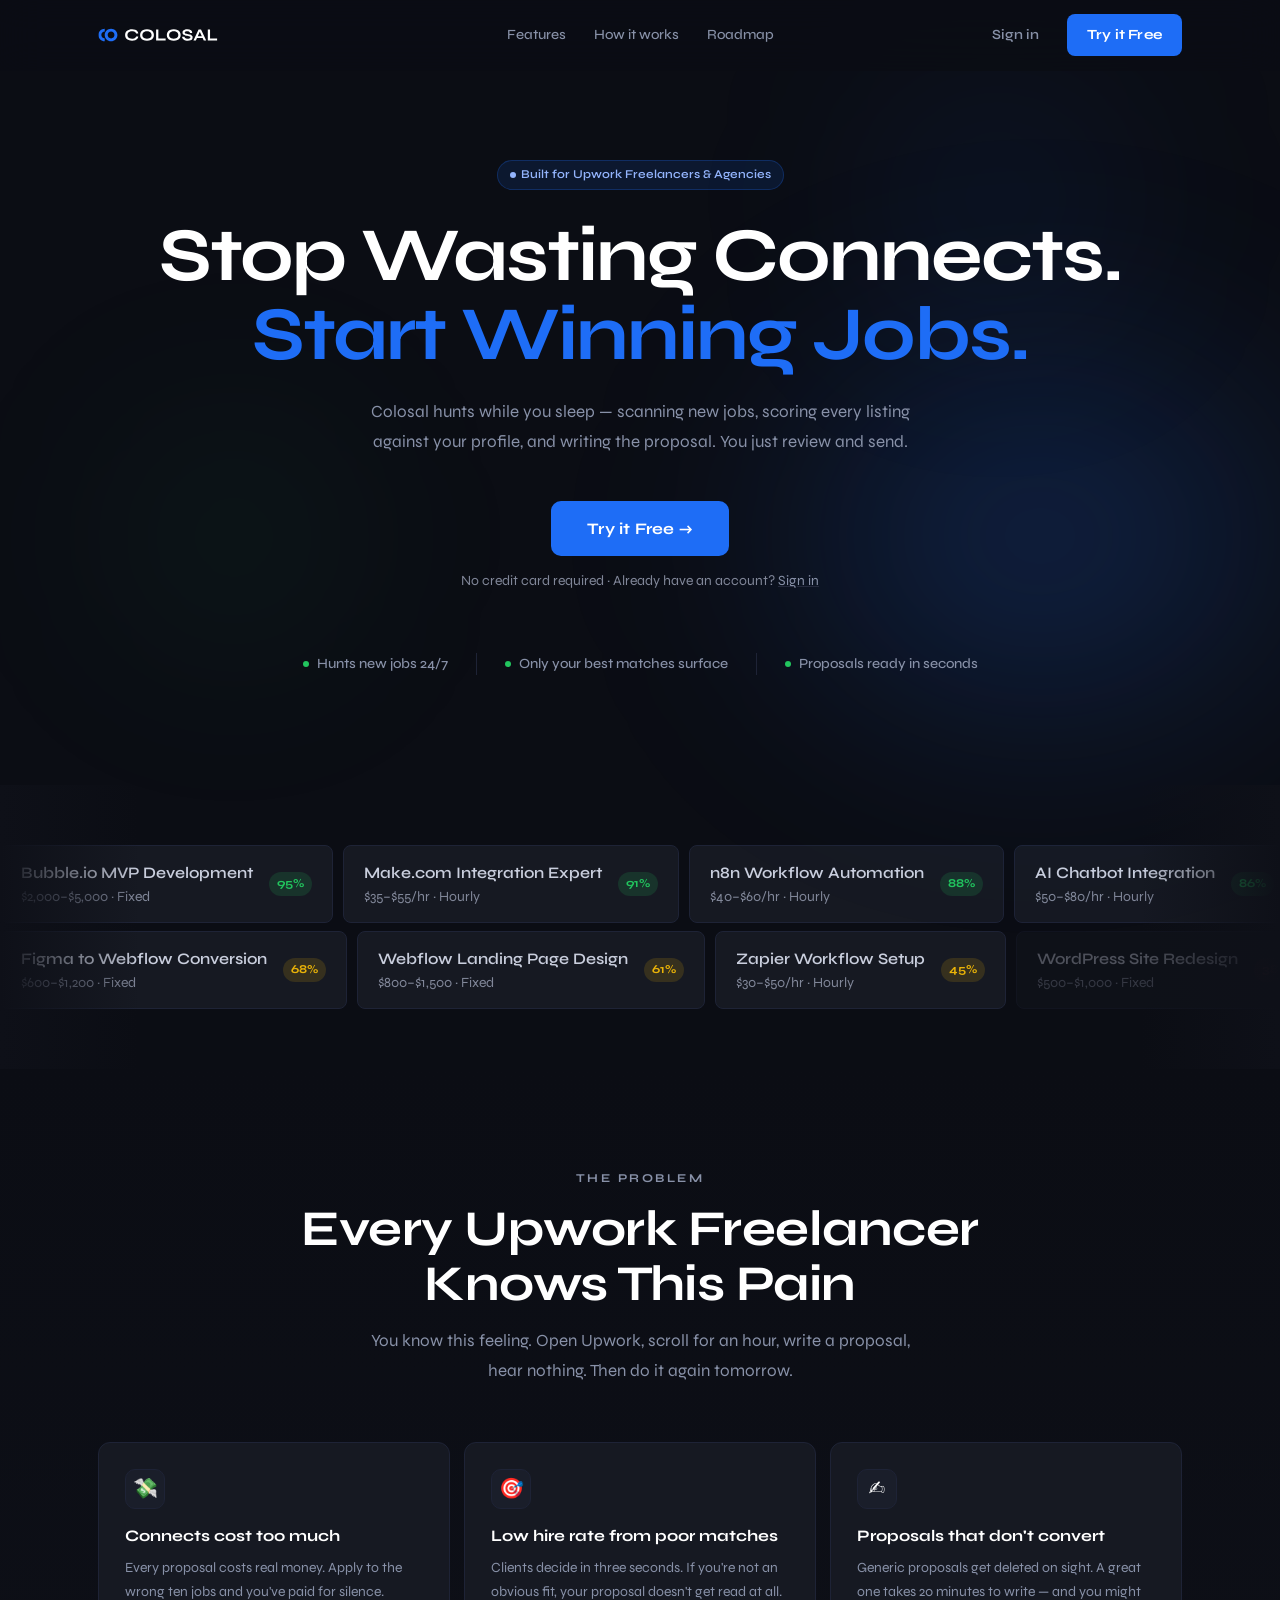
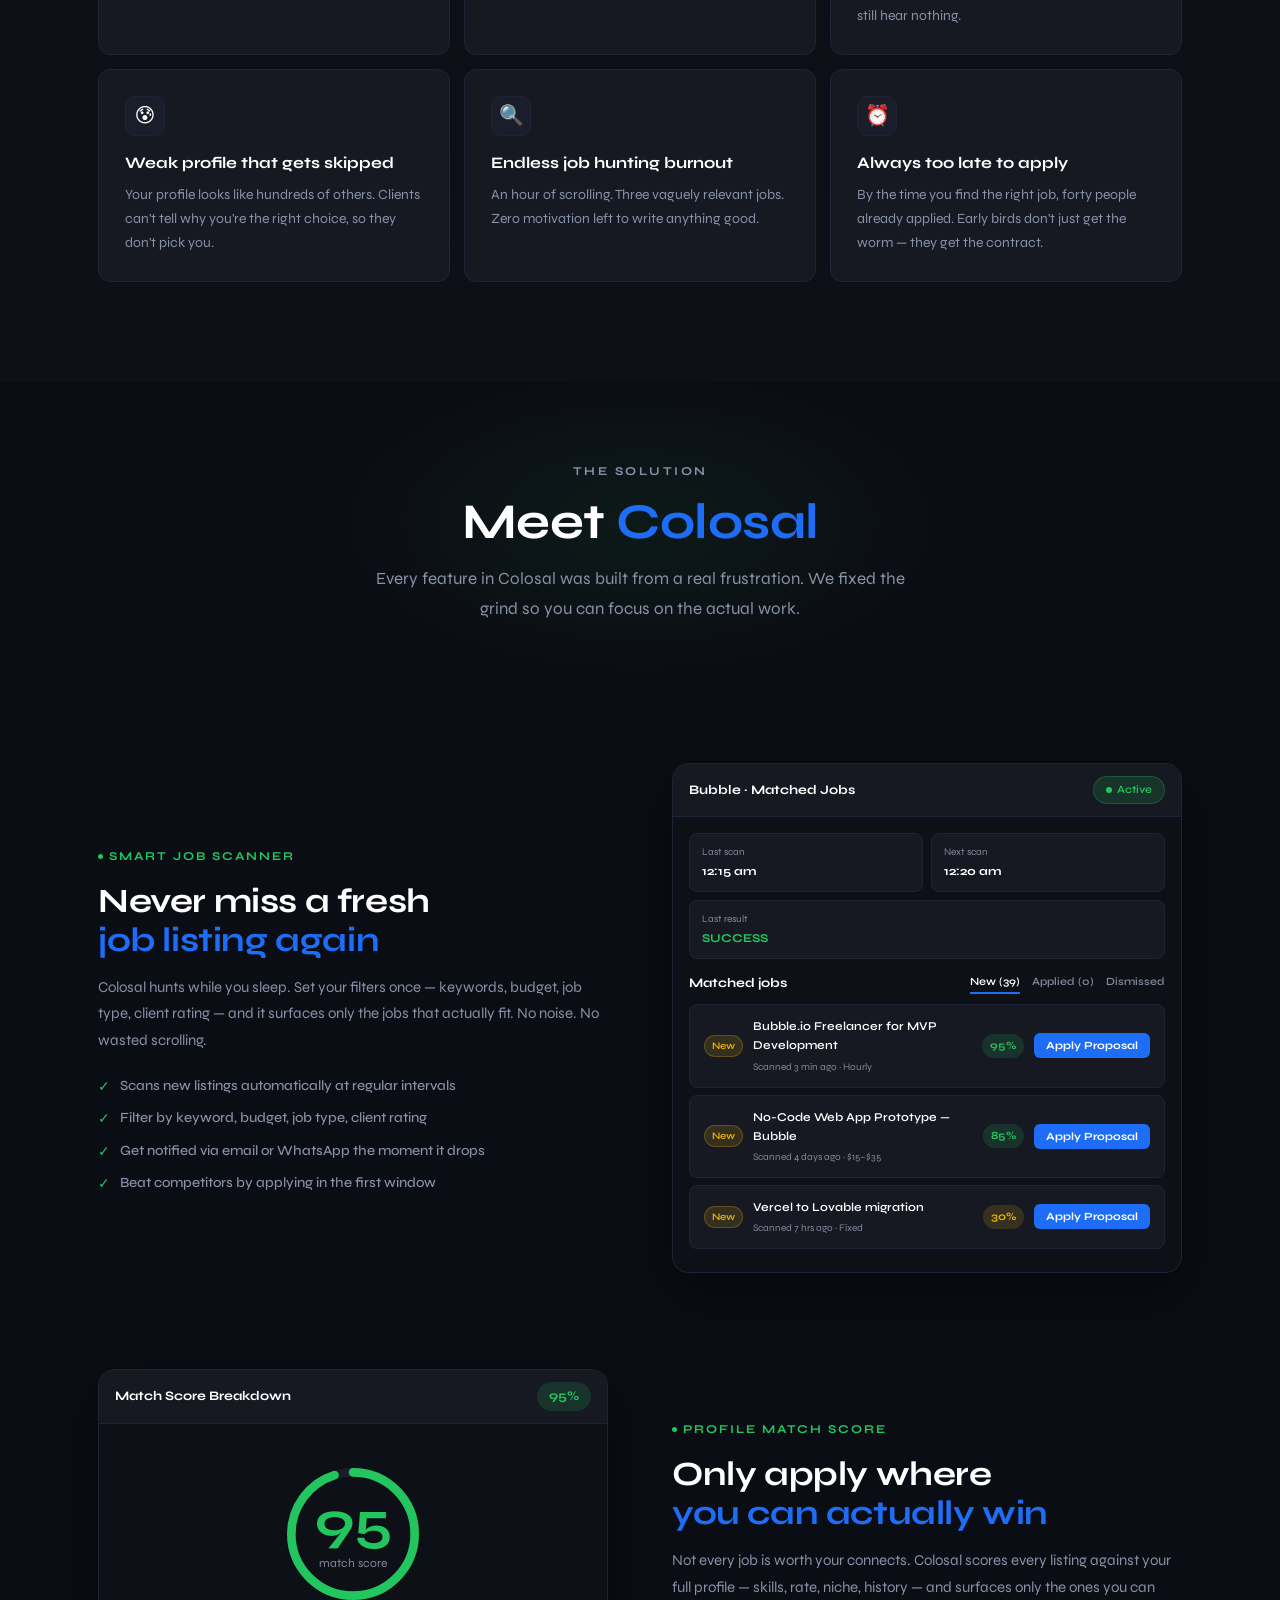
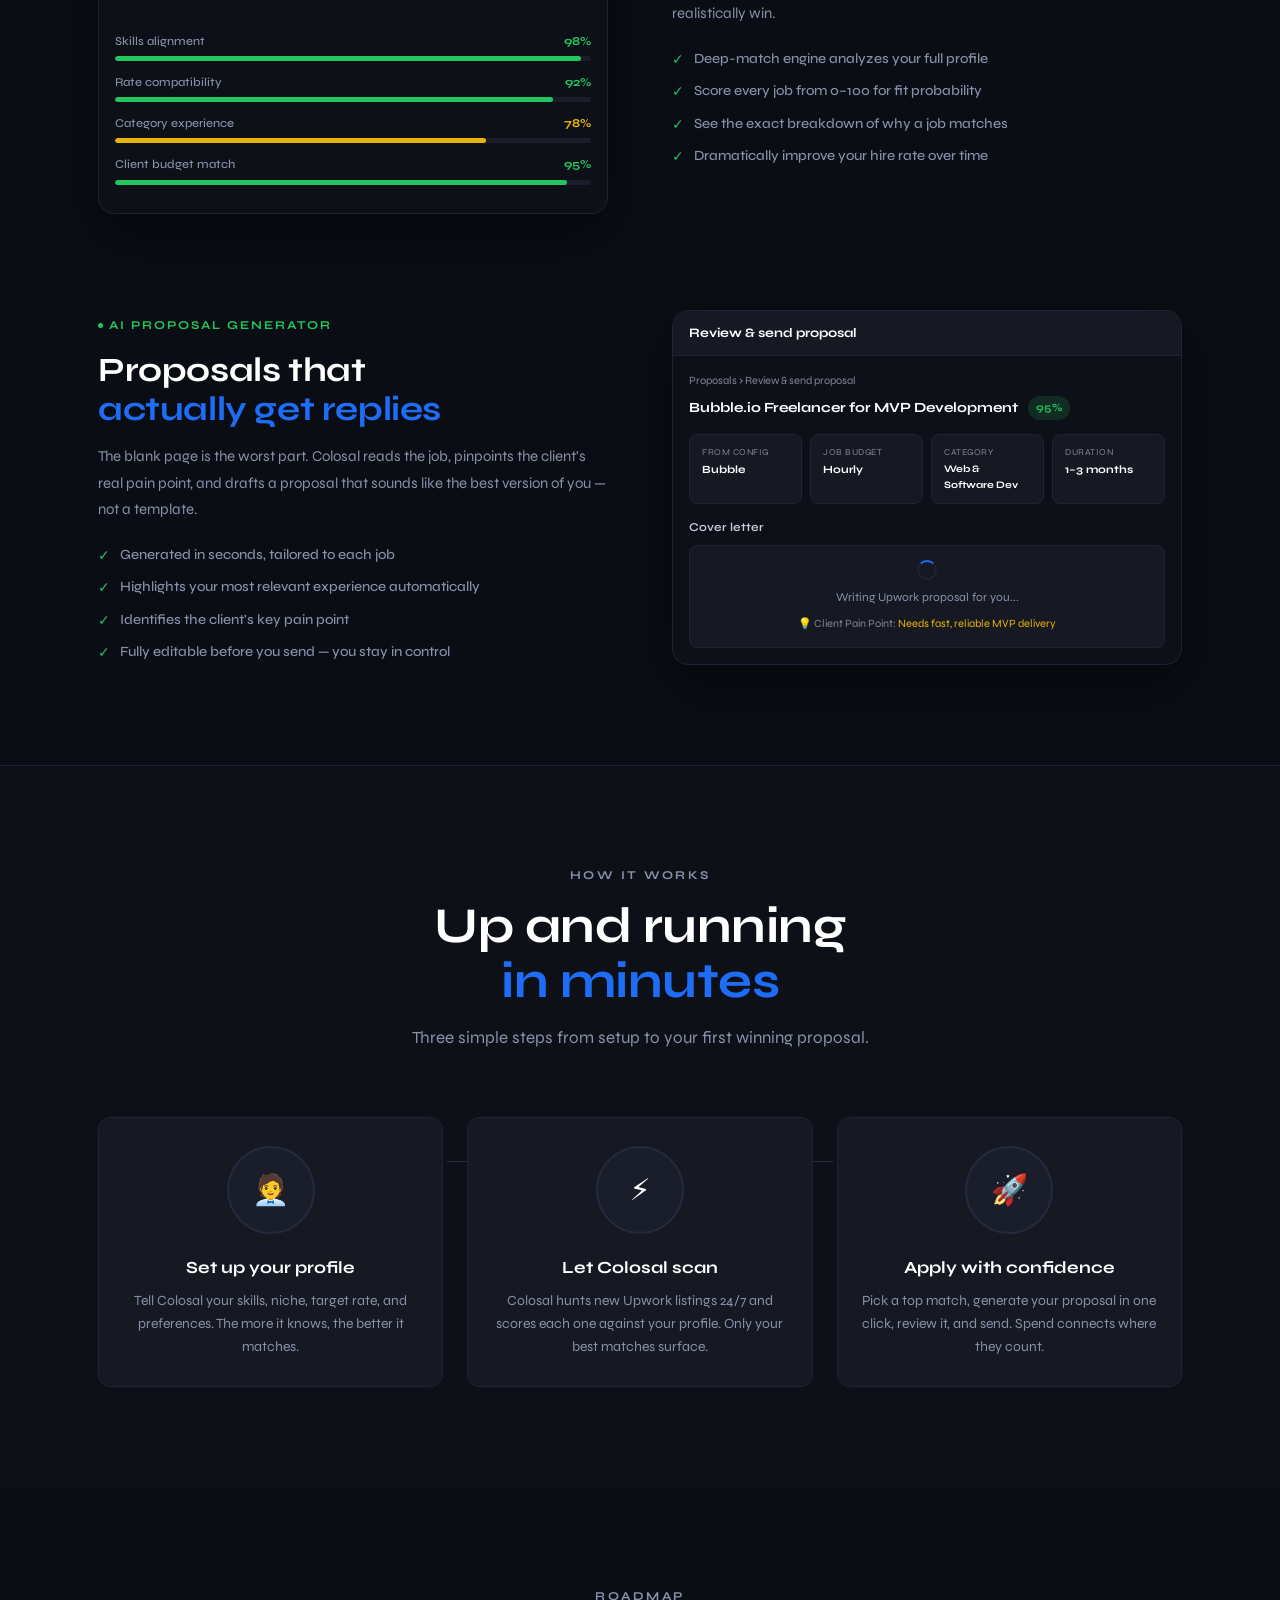
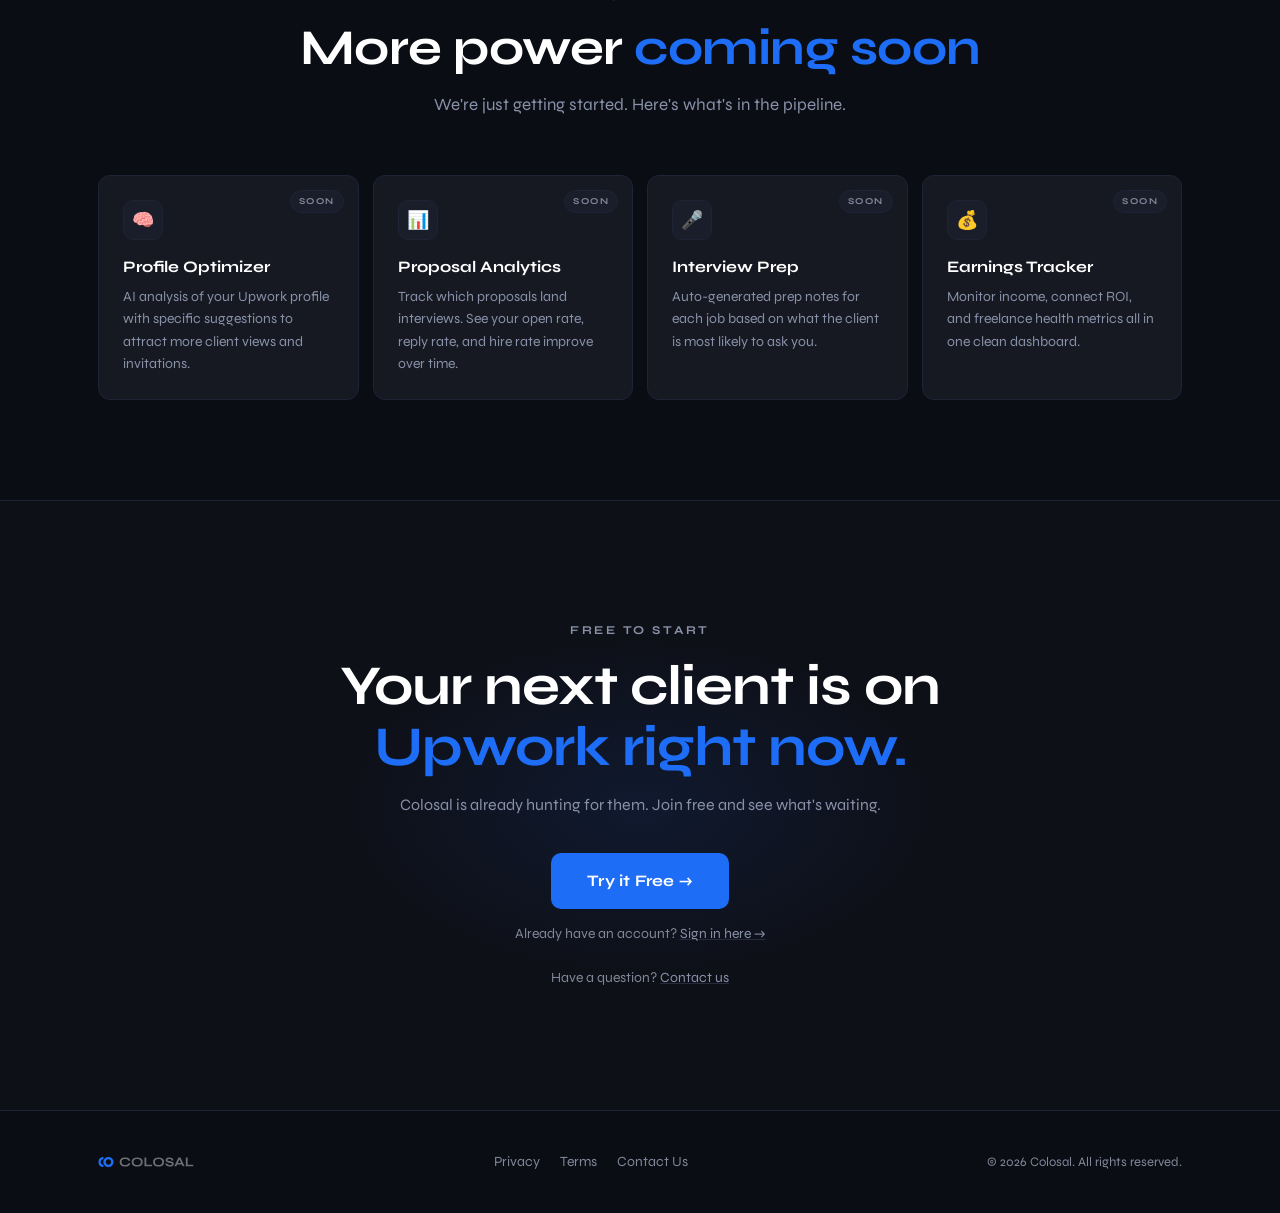
==== index.html @ 72e5f6cb "Polish landing page and SEO metadata This update adds SEO metadata, Open Graph/Twitter tags, and a c" ====
<!doctype html>
<html lang="en">
  <head>
    <meta charset="UTF-8" />
    <meta name="viewport" content="width=device-width, initial-scale=1.0" />
    <title>Colosal — Win More Jobs on Upwork</title>

    <!-- Favicon -->
    <link
      rel="icon"
      type="image/png"
      sizes="32x32"
      href="./colosal-favicon.png"
    />
    <link rel="apple-touch-icon" sizes="32x32" href="./colosal-favicon.png" />

    <!-- SEO -->
    <meta
      name="description"
      content="Colosal helps Upwork freelancers and agencies win more jobs. Automatic job scanning, AI-powered profile match scoring, and one-click proposal generation — so you apply to the right jobs at the right time."
    />
    <meta
      name="keywords"
      content="Upwork tool, Upwork freelancer, job scanner, proposal generator, Upwork automation, freelance tool, connect saver, Upwork agency"
    />
    <meta name="robots" content="index, follow" />
    <link rel="canonical" href="https://colosal.xyz" />

    <!-- Open Graph -->
    <meta property="og:type" content="website" />
    <meta property="og:url" content="https://colosal.xyz" />
    <meta property="og:title" content="Colosal — Win More Jobs on Upwork" />
    <meta
      property="og:description"
      content="Smart job scanning, AI match scoring, and one-click proposal generation for Upwork freelancers. Try it free."
    />
    <meta property="og:image" content="https://colosal.xyz/colosal-media.png" />
    <meta property="og:site_name" content="Colosal" />

    <!-- Twitter Card -->
    <meta name="twitter:card" content="summary_large_image" />
    <meta name="twitter:title" content="Colosal — Win More Jobs on Upwork" />
    <meta
      name="twitter:description"
      content="Smart job scanning, AI match scoring, and one-click proposal generation for Upwork freelancers. Try it free."
    />
    <meta
      name="twitter:image"
      content="https://colosal.xyz/colosal-media.png"
    />

    <!-- Structured Data -->
    <script type="application/ld+json">
      {
        "@context": "https://schema.org",
        "@type": "SoftwareApplication",
        "name": "Colosal",
        "applicationCategory": "BusinessApplication",
        "operatingSystem": "Web",
        "url": "https://colosal.xyz",
        "description": "Colosal helps Upwork freelancers and agencies win more jobs with automatic job scanning, AI-powered match scoring, and one-click proposal generation.",
        "offers": {
          "@type": "Offer",
          "price": "0",
          "priceCurrency": "USD"
        },
        "featureList": [
          "Automatic Upwork job scanning",
          "AI-powered profile match scoring",
          "One-click proposal generation",
          "Email and WhatsApp notifications"
        ]
      }
    </script>

    <link rel="preconnect" href="https://fonts.googleapis.com" />
    <link rel="preconnect" href="https://fonts.gstatic.com" crossorigin />
    <link
      href="https://fonts.googleapis.com/css2?family=Syne:wght@400;500;600;700&display=swap"
      rel="stylesheet"
    />

    <style>
      /* ─── Design Tokens ─── */
      :root {
        --bg: #0b0d14;
        --bg2: #0e1018;
        --bg3: #161922;
        --bg4: #1a1e2a;
        --border: #1e2336;
        --border2: #252a3d;
        --blue: #1e6df6;
        --blue-glow: rgba(30, 109, 246, 0.25);
        --blue-dim: rgba(30, 109, 246, 0.12);
        --green: #22c55e;
        --green-dim: rgba(34, 197, 94, 0.15);
        --yellow: #eab308;
        --yellow-dim: rgba(234, 179, 8, 0.15);
        --text: #ffffff;
        --text2: #c9cedd;
        --text3: #8891a8;
        --text4: #818799;
        /* was #4b5268 — 2.5:1 FAIL → now 5.4:1 PASS */
        --radius-sm: 8px;
        --radius: 12px;
        --radius-lg: 16px;
      }

      /* ─── Reset ─── */
      *,
      *::before,
      *::after {
        box-sizing: border-box;
        margin: 0;
        padding: 0;
      }

      html {
        scroll-behavior: smooth;
      }

      body {
        background: var(--bg);
        color: var(--text);
        font-family: "Syne", system-ui, sans-serif;
        line-height: 1.6;
        overflow-x: hidden;
      }

      a {
        color: inherit;
        text-decoration: none;
      }

      /* ─── Utility ─── */
      .container {
        max-width: 1140px;
        margin: 0 auto;
        padding: 0 28px;
      }

      .badge-pill {
        display: inline-flex;
        align-items: center;
        gap: 5px;
        font-size: 12px;
        font-weight: 600;
        padding: 4px 12px;
        border-radius: 999px;
      }

      .badge-blue {
        background: var(--blue-dim);
        border: 1px solid rgba(30, 109, 246, 0.25);
        color: #93b4fc;
      }

      .badge-green {
        background: var(--green-dim);
        border: 1px solid rgba(34, 197, 94, 0.25);
        color: var(--green);
      }

      .badge-yellow {
        background: var(--yellow-dim);
        border: 1px solid rgba(234, 179, 8, 0.25);
        color: var(--yellow);
      }

      .dot-pulse {
        width: 6px;
        height: 6px;
        border-radius: 50%;
        background: currentColor;
        animation: pulse 1.8s infinite;
      }

      @keyframes pulse {
        0%,
        100% {
          opacity: 1;
        }

        50% {
          opacity: 0.35;
        }
      }

      .btn {
        display: inline-flex;
        align-items: center;
        gap: 8px;
        font-family: "Syne", sans-serif;
        font-size: 15px;
        font-weight: 700;
        padding: 13px 28px;
        border-radius: var(--radius-sm);
        cursor: pointer;
        transition: all 0.18s;
        border: none;
        letter-spacing: 0.2px;
      }

      .btn-primary {
        background: var(--blue);
        color: #fff;
        box-shadow: 0 0 0 0 var(--blue-glow);
      }

      .btn-primary:hover {
        background: #3a7ef7;
        box-shadow: 0 6px 24px var(--blue-glow);
        transform: translateY(-1px);
      }

      .btn-outline {
        background: transparent;
        color: var(--text3);
        border: 1px solid var(--border2);
      }

      .btn-outline:hover {
        color: var(--text);
        background: var(--bg3);
      }

      .btn-lg {
        font-size: 16px;
        padding: 15px 36px;
        border-radius: 10px;
      }

      .section-eyebrow {
        font-size: 12px;
        font-weight: 700;
        letter-spacing: 2.5px;
        text-transform: uppercase;
        color: var(--text3);
        margin-bottom: 14px;
      }

      .section-title {
        font-size: clamp(32px, 4.5vw, 50px);
        font-weight: 700;
        line-height: 1.1;
        letter-spacing: -0.5px;
      }

      .section-sub {
        font-size: 17px;
        color: var(--text3);
        margin-top: 16px;
        line-height: 1.75;
        max-width: 560px;
      }

      .blue-text {
        color: var(--blue);
      }

      .green-text {
        color: var(--green);
      }

      /* ─── Logo SVG ─── */
      .nav-logo svg,
      .footer-logo svg {
        display: block;
      }

      /* ─── Navbar ─── */
      nav {
        position: fixed;
        top: 0;
        left: 0;
        right: 0;
        z-index: 200;
        padding: 14px 0;
        background: rgba(11, 13, 20, 0.85);
        backdrop-filter: blur(20px);
        border-bottom: 1px solid var(--border);
      }

      .nav-inner {
        display: grid;
        grid-template-columns: 1fr auto 1fr;
        align-items: center;
      }

      .nav-logo {
        justify-self: start;
      }

      .nav-links {
        display: flex;
        align-items: center;
        gap: 28px;
        justify-self: center;
      }

      .nav-links a {
        font-size: 14px;
        font-weight: 500;
        color: var(--text3);
        transition: color 0.15s;
      }

      .nav-links a:hover {
        color: var(--text);
      }

      .nav-right {
        display: flex;
        align-items: center;
        gap: 10px;
        justify-self: end;
      }

      .nav-signin {
        font-size: 14px;
        font-weight: 600;
        color: var(--text3);
        padding: 9px 18px;
        border-radius: var(--radius-sm);
        transition: all 0.15s;
      }

      .nav-signin:hover {
        color: var(--text);
        background: var(--bg3);
      }

      /* ─── Hero ─── */
      .hero {
        padding: 160px 0 110px;
        text-align: center;
        position: relative;
      }

      /* z-index stack: feed(0) < orbs(1) < container(2) */
      #hero-feed {
        z-index: 0 !important;
      }

      .hero-orb {
        z-index: 1 !important;
        position: absolute !important;
      }

      .hero > .container {
        position: relative;
        z-index: 2;
      }

      .hero-eyebrow {
        margin-bottom: 26px;
      }

      .hero h1 {
        font-size: clamp(42px, 6.5vw, 76px);
        font-weight: 700;
        line-height: 1.05;
        letter-spacing: -2px;
        margin-bottom: 22px;
      }

      .hero-sub {
        font-size: 17px;
        color: var(--text3);
        max-width: 560px;
        margin: 0 auto 44px;
        line-height: 1.75;
      }

      .hero-cta {
        display: flex;
        flex-direction: column;
        align-items: center;
        gap: 14px;
      }

      .hero-note {
        font-size: 14px;
        color: var(--text4);
      }

      .hero-note a {
        color: var(--text3);
        text-decoration: underline;
        text-decoration-color: var(--border2);
      }

      .hero-note a:hover {
        color: var(--text);
      }

      .hero-stats {
        display: flex;
        align-items: center;
        justify-content: center;
        gap: 0;
        margin-top: 60px;
        flex-wrap: wrap;
      }

      .hero-stat {
        display: flex;
        align-items: center;
        gap: 8px;
        padding: 0 28px;
        font-size: 14px;
        font-weight: 500;
        color: var(--text3);
      }

      .hero-stat + .hero-stat {
        border-left: 1px solid var(--border);
      }

      .stat-dot {
        width: 6px;
        height: 6px;
        border-radius: 50%;
        background: var(--green);
      }

      /* ─── Live Ticker Strip ─── */
      .ticker-strip {
        padding: 60px 0;
        overflow: hidden;
        position: relative;
      }

      .ticker-label {
        display: flex;
        align-items: center;
        gap: 8px;
        padding: 0 28px;
        margin-bottom: 14px;
        font-size: 11px;
        font-weight: 700;
        letter-spacing: 1.5px;
        text-transform: uppercase;
        color: var(--text4);
      }

      .ticker-rows {
        display: flex;
        flex-direction: column;
        gap: 8px;
      }

      .ticker-row {
        display: flex;
        gap: 10px;
      }

      @keyframes tick-l {
        from {
          transform: translateX(0);
        }

        to {
          transform: translateX(-50%);
        }
      }

      @keyframes tick-r {
        from {
          transform: translateX(-50%);
        }

        to {
          transform: translateX(0);
        }
      }

      .tk-r1 {
        animation: tick-l 60s linear infinite;
      }

      .tk-r2 {
        animation: tick-r 80s linear infinite;
      }

      .tk-card {
        flex-shrink: 0;
        display: flex;
        align-items: center;
        gap: 16px;
        background: var(--bg3);
        border: 1px solid var(--border);
        border-radius: 8px;
        padding: 14px 20px;
      }

      .tk-card.dim {
        opacity: 0.35;
      }

      .tk-title {
        font-size: 16px;
        font-weight: 600;
        color: var(--text2);
        white-space: nowrap;
      }

      .tk-meta {
        font-size: 14px;
        color: var(--text4);
        white-space: nowrap;
        margin-top: 0;
      }

      .tk-pill {
        flex-shrink: 0;
        font-size: 12px;
        font-weight: 700;
        padding: 2px 8px;
        border-radius: 999px;
        white-space: nowrap;
      }

      .tk-pill-g {
        background: var(--green-dim);
        color: var(--green);
      }

      .tk-pill-y {
        background: var(--yellow-dim);
        color: var(--yellow);
      }

      .tk-pill-r {
        background: rgba(200, 60, 60, 0.12);
        color: rgba(220, 80, 80, 0.55);
      }

      /* Edge fades */
      .ticker-strip::before,
      .ticker-strip::after {
        content: "";
        position: absolute;
        top: 0;
        bottom: 0;
        width: 140px;
        z-index: 2;
        pointer-events: none;
      }

      .ticker-strip::before {
        left: 0;
        background: linear-gradient(to right, var(--bg2), transparent);
      }

      .ticker-strip::after {
        right: 0;
        background: linear-gradient(to left, var(--bg2), transparent);
      }

      /* ─── App Preview Strip ─── */
      .preview-strip {
        padding: 0 0 80px;
        position: relative;
        overflow: hidden;
      }

      .preview-frame {
        max-width: 900px;
        margin: 0 auto;
        background: var(--bg2);
        border: 1px solid var(--border);
        border-radius: var(--radius-lg);
        overflow: hidden;
        box-shadow:
          0 0 80px rgba(30, 109, 246, 0.08),
          0 0 0 1px var(--border);
      }

      .frame-bar {
        background: var(--bg3);
        border-bottom: 1px solid var(--border);
        padding: 10px 16px;
        display: flex;
        align-items: center;
        gap: 6px;
      }

      .frame-dot {
        width: 10px;
        height: 10px;
        border-radius: 50%;
      }

      .fd-r {
        background: #ff5f57;
      }

      .fd-y {
        background: #febc2e;
      }

      .fd-g {
        background: #28c840;
      }

      .preview-body {
        display: grid;
        grid-template-columns: 200px 1fr;
        min-height: 380px;
      }

      .preview-sidebar {
        background: var(--bg2);
        border-right: 1px solid var(--border);
        padding: 20px 12px;
      }

      .ps-logo {
        display: flex;
        align-items: center;
        gap: 8px;
        padding: 0 8px;
        margin-bottom: 24px;
      }

      .ps-nav-item {
        display: flex;
        align-items: center;
        gap: 8px;
        padding: 8px 10px;
        border-radius: var(--radius-sm);
        margin-bottom: 2px;
        font-size: 12px;
        font-weight: 500;
        color: var(--text3);
        cursor: pointer;
      }

      .ps-nav-item.active {
        background: var(--bg4);
        color: var(--text);
      }

      .preview-content {
        padding: 24px;
        overflow: hidden;
      }

      .pc-header {
        display: flex;
        align-items: center;
        justify-content: space-between;
        margin-bottom: 20px;
      }

      .pc-title {
        font-size: 18px;
        font-weight: 700;
      }

      .pc-btn {
        background: var(--blue);
        color: #fff;
        font-family: "Syne", sans-serif;
        font-size: 11px;
        font-weight: 700;
        padding: 7px 14px;
        border-radius: 7px;
        border: none;
        cursor: pointer;
      }

      .job-row {
        background: var(--bg3);
        border: 1px solid var(--border);
        border-radius: var(--radius-sm);
        padding: 14px 16px;
        display: flex;
        align-items: center;
        gap: 12px;
        margin-bottom: 8px;
      }

      .job-row-info {
        flex: 1;
        min-width: 0;
      }

      .job-row-title {
        font-size: 13px;
        font-weight: 600;
        margin-bottom: 3px;
        white-space: nowrap;
        overflow: hidden;
        text-overflow: ellipsis;
      }

      .job-row-meta {
        font-size: 11px;
        color: var(--text4);
      }

      .job-row-stats {
        display: flex;
        align-items: center;
        gap: 16px;
        flex-shrink: 0;
      }

      .stat-col {
        text-align: right;
      }

      .stat-num {
        font-size: 15px;
        font-weight: 700;
      }

      .stat-lbl {
        font-size: 10px;
        color: var(--text4);
      }

      .job-row-actions {
        display: flex;
        gap: 6px;
        flex-shrink: 0;
      }

      .icon-btn {
        width: 28px;
        height: 28px;
        border-radius: 6px;
        border: 1px solid var(--border);
        background: transparent;
        color: var(--text3);
        cursor: pointer;
        display: flex;
        align-items: center;
        justify-content: center;
        font-size: 13px;
      }

      /* ─── Pain ─── */
      .pain {
        padding: 100px 0;
        background: linear-gradient(to bottom, var(--bg), var(--bg2));
      }

      .pain-header {
        text-align: center;
        margin-bottom: 56px;
      }

      .pain-header .section-sub {
        margin: 14px auto 0;
        text-align: center;
      }

      .pain-grid {
        display: grid;
        grid-template-columns: repeat(3, 1fr);
        gap: 14px;
      }

      .pain-card {
        background: var(--bg3);
        border: 1px solid var(--border);
        border-radius: var(--radius);
        padding: 26px;
        transition:
          border-color 0.2s,
          background 0.2s;
      }

      .pain-card:hover {
        border-color: var(--border2);
        background: var(--bg4);
      }

      .pain-card-icon {
        width: 40px;
        height: 40px;
        border-radius: 10px;
        display: flex;
        align-items: center;
        justify-content: center;
        font-size: 20px;
        margin-bottom: 14px;
        background: var(--bg4);
        border: 1px solid var(--border);
      }

      .pain-card h3 {
        font-size: 16px;
        font-weight: 700;
        margin-bottom: 8px;
      }

      .pain-card p {
        font-size: 14px;
        color: var(--text3);
        line-height: 1.7;
      }

      /* ─── Bridge ─── */
      .bridge {
        padding: 80px 0 40px 0;
        text-align: center;
        position: relative;
      }

      .bridge::before {
        content: "";
        position: absolute;
        top: 50%;
        left: 50%;
        transform: translate(-50%, -50%);
        width: 600px;
        height: 300px;
        pointer-events: none;
        background: radial-gradient(
          ellipse,
          rgba(34, 197, 94, 0.07) 0%,
          transparent 70%
        );
      }

      .bridge .section-sub {
        margin: 14px auto 0;
        text-align: center;
      }

      /* ─── Features ─── */
      .features {
        padding: 100px 0;
      }

      .feature-row {
        display: grid;
        grid-template-columns: 1fr 1fr;
        gap: 64px;
        align-items: center;
        margin-bottom: 96px;
      }

      .feature-row:last-child {
        margin-bottom: 0;
      }

      .feature-row.flip {
        direction: rtl;
      }

      .feature-row.flip > * {
        direction: ltr;
      }

      .feat-eyebrow {
        display: inline-flex;
        align-items: center;
        gap: 6px;
        font-size: 12px;
        font-weight: 700;
        letter-spacing: 2px;
        text-transform: uppercase;
        color: var(--green);
        margin-bottom: 16px;
      }

      .feat-dot {
        width: 5px;
        height: 5px;
        border-radius: 50%;
        background: var(--green);
      }

      .feature-copy h3 {
        font-size: clamp(24px, 3.2vw, 34px);
        font-weight: 700;
        line-height: 1.15;
        letter-spacing: -0.4px;
        margin-bottom: 14px;
      }

      .feature-copy p {
        font-size: 15px;
        color: var(--text3);
        margin-bottom: 22px;
        line-height: 1.75;
      }

      .feat-checks {
        list-style: none;
        display: flex;
        flex-direction: column;
        gap: 9px;
      }

      .feat-checks li {
        display: flex;
        align-items: flex-start;
        gap: 10px;
        font-size: 14px;
        font-weight: 500;
        color: var(--text3);
      }

      .check-icon {
        color: var(--green);
        font-size: 14px;
        flex-shrink: 0;
        margin-top: 1px;
      }

      /* Feature panels */
      .feat-panel {
        background: var(--bg2);
        border: 1px solid var(--border);
        border-radius: var(--radius-lg);
        overflow: hidden;
        box-shadow: 0 20px 60px rgba(0, 0, 0, 0.4);
      }

      .feat-panel-header {
        background: var(--bg3);
        border-bottom: 1px solid var(--border);
        padding: 12px 16px;
        display: flex;
        align-items: center;
        justify-content: space-between;
      }

      .feat-panel-title {
        font-size: 13px;
        font-weight: 700;
      }

      .feat-panel-body {
        padding: 16px;
      }

      .scan-grid {
        display: grid;
        grid-template-columns: 1fr 1fr;
        gap: 8px;
        margin-bottom: 8px;
      }

      .scan-meta-box {
        background: var(--bg3);
        border: 1px solid var(--border);
        border-radius: var(--radius-sm);
        padding: 10px 12px;
      }

      .scan-meta-lbl {
        font-size: 10px;
        color: var(--text4);
        margin-bottom: 2px;
      }

      .scan-meta-val {
        font-size: 12px;
        font-weight: 700;
      }

      .scan-meta-val.success {
        color: var(--green);
      }

      .matched-hdr {
        display: flex;
        align-items: center;
        justify-content: space-between;
        margin-bottom: 10px;
        margin-top: 14px;
      }

      .matched-title {
        font-size: 13px;
        font-weight: 700;
      }

      .tab-row {
        display: flex;
        gap: 12px;
      }

      .tab {
        font-size: 11px;
        font-weight: 600;
        color: var(--text4);
        cursor: pointer;
      }

      .tab.active {
        color: var(--text);
        border-bottom: 2px solid var(--blue);
        padding-bottom: 1px;
      }

      .match-row {
        background: var(--bg3);
        border: 1px solid var(--border);
        border-radius: var(--radius-sm);
        padding: 12px 14px;
        display: flex;
        align-items: center;
        gap: 10px;
        margin-bottom: 7px;
      }

      .match-row-info {
        flex: 1;
        min-width: 0;
      }

      .match-row-title {
        font-size: 12px;
        font-weight: 600;
        margin-bottom: 3px;
      }

      .match-row-meta {
        font-size: 10px;
        color: var(--text4);
      }

      .match-pct {
        font-size: 11px;
        font-weight: 700;
        padding: 3px 8px;
        border-radius: 999px;
        flex-shrink: 0;
      }

      .pct-green {
        background: var(--green-dim);
        color: var(--green);
      }

      .pct-yellow {
        background: var(--yellow-dim);
        color: var(--yellow);
      }

      .apply-btn {
        font-family: "Syne", sans-serif;
        font-size: 11px;
        font-weight: 700;
        background: var(--blue);
        color: #fff;
        padding: 6px 12px;
        border-radius: 6px;
        border: none;
        cursor: pointer;
        flex-shrink: 0;
      }

      /* Score panel */
      .score-hero {
        text-align: center;
        padding: 20px 0 16px;
      }

      .score-big {
        font-size: 56px;
        font-weight: 700;
        color: var(--green);
        line-height: 1;
      }

      .score-lbl {
        font-size: 12px;
        color: var(--text4);
        margin-top: 4px;
      }

      .score-bar-row {
        margin-bottom: 12px;
      }

      .score-bar-top {
        display: flex;
        justify-content: space-between;
        align-items: center;
        margin-bottom: 5px;
      }

      .score-bar-name {
        font-size: 12px;
        font-weight: 500;
        color: var(--text3);
      }

      .score-bar-val {
        font-size: 12px;
        font-weight: 700;
      }

      .score-bar-track {
        height: 5px;
        background: var(--bg4);
        border-radius: 999px;
        overflow: hidden;
      }

      .score-bar-fill {
        height: 100%;
        border-radius: 999px;
      }

      /* Proposal panel */
      .prop-crumb {
        font-size: 11px;
        color: var(--text4);
        margin-bottom: 6px;
      }

      .prop-title-row {
        display: flex;
        align-items: center;
        gap: 10px;
        margin-bottom: 14px;
      }

      .prop-title {
        font-size: 14px;
        font-weight: 700;
      }

      .prop-info-grid {
        display: grid;
        grid-template-columns: repeat(4, 1fr);
        gap: 8px;
        margin-bottom: 14px;
      }

      .prop-info-box {
        background: var(--bg3);
        border: 1px solid var(--border);
        border-radius: var(--radius-sm);
        padding: 10px 12px;
      }

      .prop-info-lbl {
        font-size: 9px;
        color: var(--text4);
        margin-bottom: 2px;
        text-transform: uppercase;
        letter-spacing: 0.5px;
      }

      .prop-info-val {
        font-size: 11px;
        font-weight: 700;
      }

      .prop-cover-box {
        background: var(--bg3);
        border: 1px solid var(--border);
        border-radius: var(--radius-sm);
        padding: 14px;
        min-height: 100px;
        display: flex;
        flex-direction: column;
        align-items: center;
        justify-content: center;
        gap: 8px;
      }

      .prop-spinner {
        width: 20px;
        height: 20px;
        border-radius: 50%;
        border: 2px solid var(--border);
        border-top-color: var(--blue);
        animation: spin 0.8s linear infinite;
      }

      @keyframes spin {
        to {
          transform: rotate(360deg);
        }
      }

      .prop-generating {
        font-size: 12px;
        color: var(--text3);
      }

      .prop-pain {
        font-size: 11px;
        color: var(--text4);
      }

      .prop-pain span {
        color: var(--yellow);
      }

      /* ─── How It Works ─── */
      .how {
        padding: 100px 0;
        background: var(--bg2);
        border-top: 1px solid var(--border);
      }

      .how-header {
        text-align: center;
        margin-bottom: 64px;
      }

      .how-header .section-sub {
        margin: 14px auto 0;
        text-align: center;
      }

      .steps-grid {
        display: grid;
        grid-template-columns: repeat(3, 1fr);
        gap: 24px;
        position: relative;
      }

      .steps-line {
        position: absolute;
        top: 44px;
        left: calc(33.33% - 12px);
        right: calc(33.33% - 12px);
        height: 1px;
        background: var(--border2);
        pointer-events: none;
      }

      .step-card {
        background: var(--bg3);
        border: 1px solid var(--border);
        border-radius: var(--radius);
        padding: 28px 24px;
        text-align: center;
      }

      .step-num-wrap {
        width: 88px;
        height: 88px;
        margin: 0 auto 20px;
        border-radius: 50%;
        background: var(--bg4);
        border: 2px solid var(--border2);
        display: flex;
        align-items: center;
        justify-content: center;
        font-size: 30px;
        position: relative;
        z-index: 1;
      }

      .step-card h3 {
        font-size: 17px;
        font-weight: 700;
        margin-bottom: 8px;
      }

      .step-card p {
        font-size: 14px;
        color: var(--text3);
        line-height: 1.65;
      }

      /* ─── Coming Soon ─── */
      .coming {
        padding: 100px 0;
      }

      .coming-header {
        text-align: center;
        margin-bottom: 56px;
      }

      .coming-header .section-sub {
        margin: 14px auto 0;
        text-align: center;
      }

      .roadmap-grid {
        display: grid;
        grid-template-columns: repeat(4, 1fr);
        gap: 14px;
      }

      .road-card {
        background: var(--bg3);
        border: 1px solid var(--border);
        border-radius: var(--radius);
        padding: 24px;
        position: relative;
        overflow: hidden;
        transition: border-color 0.2s;
      }

      .road-card:hover {
        border-color: var(--border2);
      }

      .road-soon {
        position: absolute;
        top: 14px;
        right: 14px;
        font-size: 9px;
        font-weight: 700;
        letter-spacing: 1.5px;
        text-transform: uppercase;
        color: var(--text4);
        background: var(--bg4);
        border: 1px solid var(--border);
        padding: 3px 8px;
        border-radius: 999px;
      }

      .road-card .icon {
        width: 40px;
        height: 40px;
        border-radius: 10px;
        background: var(--bg4);
        border: 1px solid var(--border);
        display: flex;
        align-items: center;
        justify-content: center;
        font-size: 18px;
        margin-bottom: 14px;
      }

      .road-card h4 {
        font-size: 16px;
        font-weight: 700;
        margin-bottom: 6px;
      }

      .road-card p {
        font-size: 14px;
        color: var(--text3);
        line-height: 1.6;
      }

      /* ─── CTA ─── */
      .cta-section {
        padding: 120px 0;
        text-align: center;
        background: var(--bg2);
        border-top: 1px solid var(--border);
        position: relative;
        overflow: hidden;
      }

      .cta-glow {
        position: absolute;
        top: 50%;
        left: 50%;
        transform: translate(-50%, -50%);
        width: 700px;
        height: 400px;
        pointer-events: none;
        background: radial-gradient(
          ellipse,
          rgba(30, 109, 246, 0.1) 0%,
          transparent 60%
        );
      }

      .cta-section h2 {
        font-size: clamp(32px, 5vw, 56px);
        font-weight: 700;
        line-height: 1.1;
        letter-spacing: -1px;
        margin-bottom: 14px;
      }

      .cta-section p {
        font-size: 16px;
        color: var(--text3);
        margin-bottom: 36px;
      }

      .cta-actions {
        display: flex;
        flex-direction: column;
        align-items: center;
        gap: 14px;
      }

      .cta-note {
        font-size: 14px;
        color: var(--text4);
      }

      .cta-note a {
        color: var(--text3);
        text-decoration: underline;
        text-decoration-color: var(--border2);
      }

      .cta-note a:hover {
        color: var(--text);
      }

      /* ─── Footer ─── */
      footer {
        padding: 40px 0;
        background: var(--bg);
        border-top: 1px solid var(--border);
      }

      .footer-inner {
        display: flex;
        align-items: center;
        justify-content: space-between;
        flex-wrap: wrap;
        gap: 16px;
      }

      .footer-links {
        display: flex;
        gap: 20px;
      }

      .footer-links a {
        font-size: 14px;
        color: var(--text4);
        transition: color 0.15s;
      }

      .footer-links a:hover {
        color: var(--text3);
      }

      .footer-copy {
        font-size: 13px;
        color: var(--text4);
      }

      /* ─── Hero ambient orbs ─── */
      .hero-orb {
        border-radius: 50%;
        pointer-events: none;
        filter: blur(100px);
      }

      /* Orb 1: large blue centered — sits behind and below the text block */
      .hero-orb-1 {
        width: 800px;
        height: 600px;
        background: radial-gradient(
          ellipse,
          rgba(30, 109, 246, 0.28) 0%,
          transparent 60%
        );
        top: 30%;
        left: 50%;
        animation: orb1 24s ease-in-out infinite;
      }

      /* Orb 2: smaller blue — drifts upper-right */
      .hero-orb-2 {
        width: 360px;
        height: 320px;
        background: radial-gradient(
          ellipse,
          rgba(30, 109, 246, 0.16) 0%,
          transparent 65%
        );
        top: 5%;
        right: 8%;
        animation: orb2 32s ease-in-out infinite;
      }

      /* Orb 3: green accent — lower-left, slow drift */
      .hero-orb-3 {
        width: 340px;
        height: 340px;
        background: radial-gradient(
          ellipse,
          rgba(34, 197, 94, 0.13) 0%,
          transparent 60%
        );
        bottom: 10%;
        left: 5%;
        animation: orb3 28s ease-in-out infinite;
      }

      @keyframes orb1 {
        0%,
        100% {
          transform: translateX(-50%) translateY(0) scale(1);
        }

        33% {
          transform: translateX(-44%) translateY(-40px) scale(1.06);
        }

        66% {
          transform: translateX(-56%) translateY(28px) scale(0.93);
        }
      }

      @keyframes orb2 {
        0%,
        100% {
          transform: translate(0, 0) scale(1);
        }

        50% {
          transform: translate(-30px, 40px) scale(1.1);
        }
      }

      @keyframes orb3 {
        0%,
        100% {
          transform: translate(0, 0) scale(1);
        }

        40% {
          transform: translate(24px, -40px) scale(1.08);
        }

        75% {
          transform: translate(-16px, 18px) scale(0.95);
        }
      }

      /* ─── Hero Job Feed ─── */
      #hero-feed {
        position: absolute;
        inset: 0;
        z-index: 0;
        pointer-events: none;
        overflow: hidden;
      }

      .hf-row {
        position: absolute;
        display: flex;
        gap: 10px;
      }

      @keyframes hf-scroll {
        from {
          transform: translateX(0);
        }

        to {
          transform: translateX(-50%);
        }
      }

      .hf-r1 {
        top: 54%;
        animation: hf-scroll 75s linear infinite;
      }

      .hf-r2 {
        top: 69%;
        animation: hf-scroll 100s linear infinite;
      }

      .hf-r3 {
        top: 83%;
        animation: hf-scroll 60s linear infinite;
      }

      .hf-card {
        flex-shrink: 0;
        display: flex;
        align-items: center;
        gap: 12px;
        background: rgba(22, 25, 34, 0.78);
        border: 1px solid rgba(30, 109, 246, 0.17);
        border-radius: 9px;
        padding: 9px 13px;
      }

      .hf-card.dim {
        background: rgba(14, 16, 24, 0.4);
        border-color: rgba(30, 40, 60, 0.18);
      }

      .hf-title {
        font-size: 11.5px;
        font-weight: 600;
        color: rgba(255, 255, 255, 0.52);
        white-space: nowrap;
      }

      .hf-meta {
        font-size: 10px;
        color: rgba(136, 145, 168, 0.42);
        margin-top: 2px;
        white-space: nowrap;
      }

      .hf-pill {
        flex-shrink: 0;
        font-size: 10.5px;
        font-weight: 700;
        padding: 2px 7px;
        border-radius: 999px;
        white-space: nowrap;
      }

      .hf-pill-g {
        background: rgba(34, 197, 94, 0.18);
        color: rgba(34, 197, 94, 0.82);
      }

      .hf-pill-y {
        background: rgba(234, 179, 8, 0.14);
        color: rgba(234, 179, 8, 0.72);
      }

      .hf-pill-r {
        background: rgba(200, 60, 60, 0.1);
        color: rgba(220, 80, 80, 0.4);
      }

      .hf-vig {
        position: absolute;
        z-index: 2;
        pointer-events: none;
      }

      .hf-vig-l {
        top: 0;
        left: 0;
        bottom: 0;
        width: 14%;
        background: linear-gradient(to right, var(--bg), transparent);
      }

      .hf-vig-r {
        top: 0;
        right: 0;
        bottom: 0;
        width: 14%;
        background: linear-gradient(to left, var(--bg), transparent);
      }

      .hf-vig-t {
        top: 0;
        left: 0;
        right: 0;
        height: 65%;
        background: linear-gradient(to bottom, var(--bg) 50%, transparent);
      }

      .hf-vig-b {
        bottom: 0;
        left: 0;
        right: 0;
        height: 14%;
        background: linear-gradient(to top, var(--bg), transparent);
      }

      /* ─── Score Arc ─── */
      .score-arc-wrap {
        position: relative;
        display: inline-flex;
        align-items: center;
        justify-content: center;
        margin-bottom: 8px;
      }

      .score-arc {
        width: 148px;
        height: 148px;
        transform: rotate(-90deg);
        flex-shrink: 0;
      }

      .score-arc .arc-bg {
        fill: none;
        stroke: var(--bg4);
        stroke-width: 7;
      }

      .score-arc .arc-fill {
        fill: none;
        stroke: var(--green);
        stroke-width: 7;
        stroke-linecap: round;
        stroke-dasharray: 314.16;
        stroke-dashoffset: 314.16;
        transition: stroke-dashoffset 1.6s cubic-bezier(0.2, 0.8, 0.3, 1);
      }

      .score-arc-inner {
        position: absolute;
        inset: 0;
        display: flex;
        flex-direction: column;
        align-items: center;
        justify-content: center;
      }

      .score-bar-fill {
        height: 100%;
        border-radius: 999px;
        transition: width 1.2s cubic-bezier(0.2, 0.8, 0.3, 1);
      }

      /* ─── Scroll Animations ─── */
      .reveal {
        opacity: 0;
        transform: translateY(18px);
        transition:
          opacity 0.55s ease,
          transform 0.55s ease;
      }

      .reveal.in {
        opacity: 1;
        transform: translateY(0);
      }

      .reveal-d1 {
        transition-delay: 0.08s;
      }

      .reveal-d2 {
        transition-delay: 0.16s;
      }

      .reveal-d3 {
        transition-delay: 0.24s;
      }

      .reveal-d4 {
        transition-delay: 0.32s;
      }

      /* ─── Responsive: tablet ─── */
      @media (max-width: 900px) {
        .nav-links {
          display: none;
        }

        .nav-signin {
          display: none;
        }

        .feature-row {
          grid-template-columns: 1fr;
          gap: 36px;
        }

        .feature-row.flip {
          direction: ltr;
        }

        .pain-grid {
          grid-template-columns: repeat(2, 1fr);
        }

        .steps-grid {
          grid-template-columns: 1fr;
        }

        .steps-line {
          display: none;
        }

        .roadmap-grid {
          grid-template-columns: repeat(2, 1fr);
        }

        .preview-body {
          grid-template-columns: 1fr;
        }

        .preview-sidebar {
          display: none;
        }

        .prop-info-grid {
          grid-template-columns: repeat(2, 1fr);
        }

        .job-row-actions {
          display: none;
        }

        .matched-hdr {
          flex-direction: column;
          align-items: flex-start;
          gap: 8px;
        }
      }

      /* ─── Responsive: mobile ─── */
      @media (max-width: 600px) {
        .container {
          padding: 0 20px;
        }

        /* Navbar */
        .nav-right .btn {
          padding: 9px 16px;
          font-size: 13px;
        }

        /* Hero */
        .hero {
          padding: 110px 0 72px;
        }

        .hero h1 {
          letter-spacing: -1px;
        }

        .hero-sub {
          font-size: 15px;
          margin-bottom: 32px;
        }

        .btn-lg {
          font-size: 15px;
          padding: 13px 28px;
        }

        .hero-note {
          display: flex;
          flex-direction: column;
          align-items: center;
          gap: 5px;
        }

        .hero-note .sep {
          display: none;
        }

        .hero-stats {
          flex-direction: column;
          gap: 0;
          margin-top: 40px;
        }

        .hero-stat {
          padding: 10px 0;
          border-left: none !important;
          border-top: 1px solid var(--border);
        }

        .hero-stat:first-child {
          border-top: none;
        }

        /* Sections */
        .pain {
          padding: 64px 0;
        }

        .bridge {
          padding: 52px 0;
        }

        .features {
          padding: 64px 0;
        }

        .feature-row {
          margin-bottom: 56px;
        }

        .how {
          padding: 64px 0;
        }

        .how-header {
          margin-bottom: 40px;
        }

        .coming {
          padding: 64px 0;
        }

        .coming-header {
          margin-bottom: 36px;
        }

        .cta-section {
          padding: 80px 0;
        }

        /* Pain */
        .pain-grid {
          grid-template-columns: 1fr;
        }

        .pain-header {
          margin-bottom: 36px;
        }

        /* Roadmap */
        .roadmap-grid {
          grid-template-columns: 1fr;
        }

        /* Feature panels */
        .apply-btn {
          display: none;
        }

        .job-row-stats {
          display: none;
        }

        .tab-row {
          flex-wrap: wrap;
          gap: 6px;
        }

        /* Footer */
        .footer-inner {
          flex-direction: column;
          align-items: flex-start;
          gap: 10px;
        }

        .footer-links {
          flex-wrap: wrap;
          gap: 16px;
        }
      }
    </style>
  </head>

  <body>
    <!-- ─── Navbar ─── -->
    <nav>
      <div class="container nav-inner">
        <!-- Full Colosal logo SVG -->
        <a href="/" class="nav-logo">
          <svg
            width="120"
            height="20"
            viewBox="0 0 155 26"
            fill="none"
            xmlns="http://www.w3.org/2000/svg"
          >
            <g clip-path="url(#clip0_nav)">
              <path
                d="M8.24604 8.60137C5.81571 8.60137 3.84557 10.5705 3.84557 12.9996C3.84557 15.4286 5.81571 17.3977 8.24604 17.3977V21.2413C3.69188 21.2413 0 17.5514 0 12.9996C0 8.44778 3.69188 4.75781 8.24604 4.75781V8.60137ZM16.4792 4.75781C21.0334 4.75781 24.7253 8.44778 24.7253 12.9996C24.7253 17.5514 21.0334 21.2413 16.4792 21.2413C11.925 21.2413 8.23315 17.5514 8.23315 12.9996C8.23315 8.44778 11.925 4.75781 16.4792 4.75781ZM16.4792 8.60137C14.0489 8.60137 12.0788 10.5705 12.0788 12.9996C12.0788 15.4286 14.0489 17.3977 16.4792 17.3977C18.9095 17.3977 20.8797 15.4286 20.8797 12.9996C20.8797 10.5705 18.9095 8.60137 16.4792 8.60137Z"
                fill="#1E6DF6"
              />
              <path
                d="M51.8631 14.9799C51.7311 16.1239 51.3278 17.0993 50.6531 17.9059C49.9784 18.7126 49.0618 19.3286 47.9031 19.7539C46.7444 20.1793 45.3658 20.3919 43.7671 20.3919C42.4324 20.3919 41.2078 20.2379 40.0931 19.9299C38.9931 19.6219 38.0398 19.1599 37.2331 18.5439C36.4411 17.9279 35.8251 17.1653 35.3851 16.2559C34.9451 15.3319 34.7251 14.2539 34.7251 13.0219C34.7251 11.7899 34.9451 10.7119 35.3851 9.78794C35.8251 8.86394 36.4411 8.09394 37.2331 7.47794C38.0398 6.84727 38.9931 6.37794 40.0931 6.06994C41.2078 5.74727 42.4324 5.58594 43.7671 5.58594C45.3658 5.58594 46.7444 5.80594 47.9031 6.24594C49.0764 6.68594 50.0004 7.3166 50.6751 8.13794C51.3498 8.9446 51.7458 9.92727 51.8631 11.0859H48.9591C48.7684 10.4699 48.4458 9.94194 47.9911 9.50194C47.5511 9.04727 46.9791 8.7026 46.2751 8.46794C45.5711 8.23327 44.7351 8.11594 43.7671 8.11594C42.5644 8.11594 41.5084 8.3066 40.5991 8.68794C39.6898 9.0546 38.9858 9.6046 38.4871 10.3379C37.9884 11.0566 37.7391 11.9513 37.7391 13.0219C37.7391 14.0779 37.9884 14.9653 38.4871 15.6839C38.9858 16.4026 39.6898 16.9526 40.5991 17.3339C41.5084 17.7006 42.5644 17.8839 43.7671 17.8839C44.7351 17.8839 45.5638 17.7666 46.2531 17.5319C46.9571 17.2973 47.5291 16.9599 47.9691 16.5199C48.4238 16.0799 48.7538 15.5666 48.9591 14.9799H51.8631Z"
                fill="white"
              />
              <path
                d="M63.1879 20.3919C61.2959 20.3919 59.6753 20.0986 58.3259 19.5119C56.9913 18.9106 55.9646 18.0599 55.2459 16.9599C54.5419 15.8599 54.1899 14.5399 54.1899 12.9999C54.1899 11.4453 54.5419 10.1179 55.2459 9.01794C55.9646 7.91794 56.9913 7.0746 58.3259 6.48794C59.6753 5.8866 61.2959 5.58594 63.1879 5.58594C65.0946 5.58594 66.7153 5.8866 68.0499 6.48794C69.3846 7.0746 70.4039 7.91794 71.1079 9.01794C71.8266 10.1179 72.1859 11.4453 72.1859 12.9999C72.1859 14.5399 71.8266 15.8599 71.1079 16.9599C70.4039 18.0599 69.3846 18.9106 68.0499 19.5119C66.7153 20.0986 65.0946 20.3919 63.1879 20.3919ZM63.1879 17.8619C64.3613 17.8619 65.3879 17.6859 66.2679 17.3339C67.1626 16.9819 67.8593 16.4466 68.3579 15.7279C68.8713 15.0093 69.1279 14.0999 69.1279 12.9999C69.1279 11.8999 68.8713 10.9906 68.3579 10.2719C67.8593 9.55327 67.1626 9.01794 66.2679 8.66594C65.3879 8.29927 64.3613 8.11594 63.1879 8.11594C62.0293 8.11594 60.9953 8.29927 60.0859 8.66594C59.1766 9.01794 58.4653 9.55327 57.9519 10.2719C57.4386 10.9906 57.1819 11.8999 57.1819 12.9999C57.1819 14.0999 57.4386 15.0093 57.9519 15.7279C58.4653 16.4466 59.1766 16.9819 60.0859 17.3339C60.9953 17.6859 62.0293 17.8619 63.1879 17.8619Z"
                fill="white"
              />
              <path
                d="M77.9682 5.87194V17.6639H87.4282V20.1059H75.0422V5.87194H77.9682Z"
                fill="white"
              />
              <path
                d="M97.9497 20.3919C96.0577 20.3919 94.437 20.0986 93.0877 19.5119C91.753 18.9106 90.7263 18.0599 90.0077 16.9599C89.3037 15.8599 88.9517 14.5399 88.9517 12.9999C88.9517 11.4453 89.3037 10.1179 90.0077 9.01794C90.7263 7.91794 91.753 7.0746 93.0877 6.48794C94.437 5.8866 96.0577 5.58594 97.9497 5.58594C99.8563 5.58594 101.477 5.8866 102.812 6.48794C104.146 7.0746 105.166 7.91794 105.87 9.01794C106.588 10.1179 106.948 11.4453 106.948 12.9999C106.948 14.5399 106.588 15.8599 105.87 16.9599C105.166 18.0599 104.146 18.9106 102.812 19.5119C101.477 20.0986 99.8563 20.3919 97.9497 20.3919ZM97.9497 17.8619C99.123 17.8619 100.15 17.6859 101.03 17.3339C101.924 16.9819 102.621 16.4466 103.12 15.7279C103.633 15.0093 103.89 14.0999 103.89 12.9999C103.89 11.8999 103.633 10.9906 103.12 10.2719C102.621 9.55327 101.924 9.01794 101.03 8.66594C100.15 8.29927 99.123 8.11594 97.9497 8.11594C96.791 8.11594 95.757 8.29927 94.8477 8.66594C93.9383 9.01794 93.227 9.55327 92.7137 10.2719C92.2003 10.9906 91.9437 11.8999 91.9437 12.9999C91.9437 14.0999 92.2003 15.0093 92.7137 15.7279C93.227 16.4466 93.9383 16.9819 94.8477 17.3339C95.757 17.6859 96.791 17.8619 97.9497 17.8619Z"
                fill="white"
              />
              <path
                d="M108.858 15.3099H111.828C111.887 15.8086 112.114 16.2633 112.51 16.6739C112.921 17.0699 113.456 17.3853 114.116 17.6199C114.776 17.8399 115.517 17.9499 116.338 17.9499C117.086 17.9499 117.702 17.8693 118.186 17.7079C118.67 17.5466 119.029 17.3193 119.264 17.0259C119.499 16.7326 119.616 16.3806 119.616 15.9699C119.616 15.5739 119.469 15.2733 119.176 15.0679C118.883 14.8479 118.421 14.6719 117.79 14.5399C117.159 14.3933 116.331 14.2466 115.304 14.0999C114.497 13.9826 113.735 13.8213 113.016 13.6159C112.297 13.3959 111.659 13.1173 111.102 12.7799C110.559 12.4426 110.127 12.0319 109.804 11.5479C109.496 11.0493 109.342 10.4626 109.342 9.78794C109.342 8.95194 109.577 8.2186 110.046 7.58794C110.53 6.95727 111.241 6.46594 112.18 6.11394C113.119 5.76194 114.27 5.58594 115.634 5.58594C117.687 5.58594 119.264 6.02594 120.364 6.90594C121.479 7.77127 122.021 8.9666 121.992 10.4919H119.132C119.073 9.6266 118.707 9.00327 118.032 8.62194C117.372 8.2406 116.536 8.04994 115.524 8.04994C114.585 8.04994 113.808 8.18927 113.192 8.46794C112.591 8.7466 112.29 9.22327 112.29 9.89794C112.29 10.1619 112.363 10.3966 112.51 10.6019C112.657 10.7926 112.906 10.9613 113.258 11.1079C113.61 11.2546 114.087 11.3939 114.688 11.5259C115.289 11.6579 116.037 11.7899 116.932 11.9219C117.768 12.0393 118.523 12.2006 119.198 12.4059C119.887 12.5966 120.474 12.8533 120.958 13.1759C121.457 13.4839 121.838 13.8799 122.102 14.3639C122.366 14.8479 122.498 15.4419 122.498 16.1459C122.498 17.0113 122.271 17.7666 121.816 18.4119C121.376 19.0426 120.687 19.5339 119.748 19.8859C118.824 20.2379 117.621 20.4139 116.14 20.4139C115.084 20.4139 114.153 20.3039 113.346 20.0839C112.539 19.8493 111.843 19.5413 111.256 19.1599C110.669 18.7786 110.193 18.3606 109.826 17.9059C109.459 17.4513 109.195 16.9966 109.034 16.5419C108.887 16.0873 108.829 15.6766 108.858 15.3099Z"
                fill="white"
              />
              <path
                d="M127.108 17.0039V14.5619H136.524V17.0039H127.108ZM123.566 20.1059L130.254 5.87194H133.422L140.176 20.1059H136.986L131.134 7.27994H132.542L126.734 20.1059H123.566Z"
                fill="white"
              />
              <path
                d="M145.171 5.87194V17.6639H154.631V20.1059H142.245V5.87194H145.171Z"
                fill="white"
              />
            </g>
            <defs>
              <clipPath id="clip0_nav">
                <rect width="154.631" height="26" fill="white" />
              </clipPath>
            </defs>
          </svg>
        </a>
        <div class="nav-links">
          <a href="#features">Features</a>
          <a href="#how">How it works</a>
          <a href="#roadmap">Roadmap</a>
        </div>
        <div class="nav-right">
          <a class="nav-signin" href="https://app.colosal.xyz/">Sign in</a>
          <a
            class="btn btn-primary"
            href="https://app.colosal.xyz/signup"
            target="_blank"
            rel="noopener"
            style="padding: 10px 20px; font-size: 14px"
            >Try it Free</a
          >
        </div>
      </div>
    </nav>

    <!-- ─── Hero ─── -->
    <section class="hero">
      <div id="hero-feed" aria-hidden="true"></div>
      <div class="hero-orb hero-orb-1" aria-hidden="true"></div>
      <div class="hero-orb hero-orb-2" aria-hidden="true"></div>
      <div class="hero-orb hero-orb-3" aria-hidden="true"></div>
      <div class="container">
        <div class="hero-eyebrow reveal in">
          <span class="badge-pill badge-blue"
            ><span class="dot-pulse"></span>Built for Upwork Freelancers &amp;
            Agencies</span
          >
        </div>
        <h1 class="reveal in">
          Stop Wasting Connects.<br />
          <span class="blue-text">Start Winning Jobs.</span>
        </h1>
        <p class="hero-sub reveal in">
          Colosal hunts while you sleep — scanning new jobs, scoring every
          listing against your profile, and writing the proposal. You just
          review and send.
        </p>
        <div class="hero-cta reveal in">
          <a
            class="btn btn-primary btn-lg"
            href="https://colosal-beta-access.lovable.app"
            target="_blank"
            rel="noopener"
          >
            Try it Free →
          </a>
          <div class="hero-note">
            <span>No credit card required</span
            ><span class="sep">&nbsp;·&nbsp;</span
            ><span
              >Already have an account?
              <a href="https://app.colosal.xyz/">Sign in</a></span
            >
          </div>
        </div>
        <div class="hero-stats reveal in">
          <div class="hero-stat">
            <span class="stat-dot"></span>Hunts new jobs 24/7
          </div>
          <div class="hero-stat">
            <span class="stat-dot"></span>Only your best matches surface
          </div>
          <div class="hero-stat">
            <span class="stat-dot"></span>Proposals ready in seconds
          </div>
        </div>
      </div>
    </section>

    <!-- ─── Live Job Ticker ─── -->
    <div class="ticker-strip" aria-label="Live job scanning feed">
      <div class="ticker-rows" id="ticker-rows"></div>
    </div>

    <!-- ─── Pain Points ─── -->
    <section class="pain">
      <div class="container">
        <div class="pain-header reveal">
          <div class="section-eyebrow">The problem</div>
          <h2 class="section-title">
            Every Upwork Freelancer<br />Knows This Pain
          </h2>
          <p class="section-sub">
            You know this feeling. Open Upwork, scroll for an hour, write a
            proposal, hear nothing. Then do it again tomorrow.
          </p>
        </div>
        <div class="pain-grid">
          <div class="pain-card reveal">
            <div class="pain-card-icon">💸</div>
            <h3>Connects cost too much</h3>
            <p>
              Every proposal costs real money. Apply to the wrong ten jobs and
              you've paid for silence.
            </p>
          </div>
          <div class="pain-card reveal reveal-d1">
            <div class="pain-card-icon">🎯</div>
            <h3>Low hire rate from poor matches</h3>
            <p>
              Clients decide in three seconds. If you're not an obvious fit,
              your proposal doesn't get read at all.
            </p>
          </div>
          <div class="pain-card reveal reveal-d2">
            <div class="pain-card-icon">✍️</div>
            <h3>Proposals that don't convert</h3>
            <p>
              Generic proposals get deleted on sight. A great one takes 20
              minutes to write — and you might still hear nothing.
            </p>
          </div>
          <div class="pain-card reveal">
            <div class="pain-card-icon">😰</div>
            <h3>Weak profile that gets skipped</h3>
            <p>
              Your profile looks like hundreds of others. Clients can't tell why
              you're the right choice, so they don't pick you.
            </p>
          </div>
          <div class="pain-card reveal reveal-d1">
            <div class="pain-card-icon">🔍</div>
            <h3>Endless job hunting burnout</h3>
            <p>
              An hour of scrolling. Three vaguely relevant jobs. Zero motivation
              left to write anything good.
            </p>
          </div>
          <div class="pain-card reveal reveal-d2">
            <div class="pain-card-icon">⏰</div>
            <h3>Always too late to apply</h3>
            <p>
              By the time you find the right job, forty people already applied.
              Early birds don't just get the worm — they get the contract.
            </p>
          </div>
        </div>
      </div>
    </section>

    <!-- ─── Bridge ─── -->
    <section class="bridge">
      <div class="container">
        <div class="section-eyebrow reveal">The solution</div>
        <h2 class="section-title reveal">
          Meet <span class="blue-text">Colosal</span>
        </h2>
        <p
          class="section-sub reveal"
          style="text-align: center; margin: 14px auto 0"
        >
          Every feature in Colosal was built from a real frustration. We fixed
          the grind so you can focus on the actual work.
        </p>
      </div>
    </section>

    <!-- ─── Features ─── -->
    <section class="features" id="features">
      <div class="container">
        <!-- F1: Scanner -->
        <div class="feature-row reveal">
          <div class="feature-copy">
            <div class="feat-eyebrow">
              <span class="feat-dot"></span>Smart Job Scanner
            </div>
            <h3>
              Never miss a fresh<br /><span class="blue-text"
                >job listing again</span
              >
            </h3>
            <p>
              Colosal hunts while you sleep. Set your filters once — keywords,
              budget, job type, client rating — and it surfaces only the jobs
              that actually fit. No noise. No wasted scrolling.
            </p>
            <ul class="feat-checks">
              <li>
                <span class="check-icon">✓</span>Scans new listings
                automatically at regular intervals
              </li>
              <li>
                <span class="check-icon">✓</span>Filter by keyword, budget, job
                type, client rating
              </li>
              <li>
                <span class="check-icon">✓</span>Get notified via email or
                WhatsApp the moment it drops
              </li>
              <li>
                <span class="check-icon">✓</span>Beat competitors by applying in
                the first window
              </li>
            </ul>
          </div>
          <div class="feat-panel">
            <div class="feat-panel-header">
              <span class="feat-panel-title">Bubble · Matched Jobs</span>
              <span class="badge-pill badge-green" style="font-size: 11px"
                ><span class="dot-pulse"></span>Active</span
              >
            </div>
            <div class="feat-panel-body">
              <div class="scan-grid">
                <div class="scan-meta-box">
                  <div class="scan-meta-lbl">Last scan</div>
                  <div class="scan-meta-val">12:15 am</div>
                </div>
                <div class="scan-meta-box">
                  <div class="scan-meta-lbl">Next scan</div>
                  <div class="scan-meta-val">12:20 am</div>
                </div>
              </div>
              <div class="scan-meta-box" style="margin-bottom: 0">
                <div class="scan-meta-lbl">Last result</div>
                <div class="scan-meta-val success">SUCCESS</div>
              </div>
              <div class="matched-hdr">
                <div class="matched-title">Matched jobs</div>
                <div class="tab-row">
                  <div class="tab active">New (39)</div>
                  <div class="tab">Applied (0)</div>
                  <div class="tab">Dismissed</div>
                </div>
              </div>
              <div class="match-row">
                <span
                  class="badge-pill badge-yellow"
                  style="font-size: 10px; padding: 2px 7px"
                  >New</span
                >
                <div class="match-row-info">
                  <div class="match-row-title">
                    Bubble.io Freelancer for MVP Development
                  </div>
                  <div class="match-row-meta">Scanned 3 min ago · Hourly</div>
                </div>
                <span class="match-pct pct-green">95%</span>
                <button class="apply-btn">Apply Proposal</button>
              </div>
              <div class="match-row">
                <span
                  class="badge-pill badge-yellow"
                  style="font-size: 10px; padding: 2px 7px"
                  >New</span
                >
                <div class="match-row-info">
                  <div class="match-row-title">
                    No-Code Web App Prototype — Bubble
                  </div>
                  <div class="match-row-meta">Scanned 4 days ago · $15–$35</div>
                </div>
                <span class="match-pct pct-green">85%</span>
                <button class="apply-btn">Apply Proposal</button>
              </div>
              <div class="match-row">
                <span
                  class="badge-pill badge-yellow"
                  style="font-size: 10px; padding: 2px 7px"
                  >New</span
                >
                <div class="match-row-info">
                  <div class="match-row-title">Vercel to Lovable migration</div>
                  <div class="match-row-meta">Scanned 7 hrs ago · Fixed</div>
                </div>
                <span class="match-pct pct-yellow">30%</span>
                <button class="apply-btn">Apply Proposal</button>
              </div>
            </div>
          </div>
        </div>

        <!-- F2: Match Score -->
        <div class="feature-row flip reveal">
          <div class="feature-copy">
            <div class="feat-eyebrow">
              <span class="feat-dot"></span>Profile Match Score
            </div>
            <h3>
              Only apply where<br /><span class="blue-text"
                >you can actually win</span
              >
            </h3>
            <p>
              Not every job is worth your connects. Colosal scores every listing
              against your full profile — skills, rate, niche, history — and
              surfaces only the ones you can realistically win.
            </p>
            <ul class="feat-checks">
              <li>
                <span class="check-icon">✓</span>Deep-match engine analyzes your
                full profile
              </li>
              <li>
                <span class="check-icon">✓</span>Score every job from 0–100 for
                fit probability
              </li>
              <li>
                <span class="check-icon">✓</span>See the exact breakdown of why
                a job matches
              </li>
              <li>
                <span class="check-icon">✓</span>Dramatically improve your hire
                rate over time
              </li>
            </ul>
          </div>
          <div class="feat-panel" id="score-panel">
            <div class="feat-panel-header">
              <span class="feat-panel-title">Match Score Breakdown</span>
              <span
                class="match-pct pct-green"
                style="font-size: 13px; padding: 4px 12px"
                >95%</span
              >
            </div>
            <div class="feat-panel-body">
              <div class="score-hero">
                <div class="score-arc-wrap">
                  <svg
                    class="score-arc"
                    viewBox="0 0 120 120"
                    aria-hidden="true"
                  >
                    <circle class="arc-bg" cx="60" cy="60" r="50" />
                    <circle class="arc-fill" cx="60" cy="60" r="50" />
                  </svg>
                  <div class="score-arc-inner">
                    <div class="score-big" id="score-num">0</div>
                    <div class="score-lbl">match score</div>
                  </div>
                </div>
              </div>
              <div class="score-bar-row">
                <div class="score-bar-top">
                  <span class="score-bar-name">Skills alignment</span
                  ><span class="score-bar-val" style="color: var(--green)"
                    >98%</span
                  >
                </div>
                <div class="score-bar-track">
                  <div
                    class="score-bar-fill"
                    data-w="98"
                    style="width: 0; background: var(--green)"
                  ></div>
                </div>
              </div>
              <div class="score-bar-row">
                <div class="score-bar-top">
                  <span class="score-bar-name">Rate compatibility</span
                  ><span class="score-bar-val" style="color: var(--green)"
                    >92%</span
                  >
                </div>
                <div class="score-bar-track">
                  <div
                    class="score-bar-fill"
                    data-w="92"
                    style="width: 0; background: var(--green)"
                  ></div>
                </div>
              </div>
              <div class="score-bar-row">
                <div class="score-bar-top">
                  <span class="score-bar-name">Category experience</span
                  ><span class="score-bar-val" style="color: var(--yellow)"
                    >78%</span
                  >
                </div>
                <div class="score-bar-track">
                  <div
                    class="score-bar-fill"
                    data-w="78"
                    style="width: 0; background: var(--yellow)"
                  ></div>
                </div>
              </div>
              <div class="score-bar-row">
                <div class="score-bar-top">
                  <span class="score-bar-name">Client budget match</span
                  ><span class="score-bar-val" style="color: var(--green)"
                    >95%</span
                  >
                </div>
                <div class="score-bar-track">
                  <div
                    class="score-bar-fill"
                    data-w="95"
                    style="width: 0; background: var(--green)"
                  ></div>
                </div>
              </div>
            </div>
          </div>
        </div>

        <!-- F3: Proposal Generator -->
        <div class="feature-row reveal">
          <div class="feature-copy">
            <div class="feat-eyebrow">
              <span class="feat-dot"></span>AI Proposal Generator
            </div>
            <h3>
              Proposals that<br /><span class="blue-text"
                >actually get replies</span
              >
            </h3>
            <p>
              The blank page is the worst part. Colosal reads the job, pinpoints
              the client's real pain point, and drafts a proposal that sounds
              like the best version of you — not a template.
            </p>
            <ul class="feat-checks">
              <li>
                <span class="check-icon">✓</span>Generated in seconds, tailored
                to each job
              </li>
              <li>
                <span class="check-icon">✓</span>Highlights your most relevant
                experience automatically
              </li>
              <li>
                <span class="check-icon">✓</span>Identifies the client's key
                pain point
              </li>
              <li>
                <span class="check-icon">✓</span>Fully editable before you send
                — you stay in control
              </li>
            </ul>
          </div>
          <div class="feat-panel">
            <div class="feat-panel-header">
              <span class="feat-panel-title">Review &amp; send proposal</span>
            </div>
            <div class="feat-panel-body">
              <div class="prop-crumb">
                Proposals › Review &amp; send proposal
              </div>
              <div class="prop-title-row">
                <div class="prop-title">
                  Bubble.io Freelancer for MVP Development
                </div>
                <span class="match-pct pct-green">95%</span>
              </div>
              <div class="prop-info-grid">
                <div class="prop-info-box">
                  <div class="prop-info-lbl">From config</div>
                  <div class="prop-info-val">Bubble</div>
                </div>
                <div class="prop-info-box">
                  <div class="prop-info-lbl">Job budget</div>
                  <div class="prop-info-val">Hourly</div>
                </div>
                <div class="prop-info-box">
                  <div class="prop-info-lbl">Category</div>
                  <div class="prop-info-val" style="font-size: 10px">
                    Web &amp; Software Dev
                  </div>
                </div>
                <div class="prop-info-box">
                  <div class="prop-info-lbl">Duration</div>
                  <div class="prop-info-val">1–3 months</div>
                </div>
              </div>
              <div
                style="
                  font-size: 12px;
                  font-weight: 600;
                  margin-bottom: 8px;
                  color: var(--text2);
                "
              >
                Cover letter
              </div>
              <div class="prop-cover-box">
                <div class="prop-spinner"></div>
                <div class="prop-generating">
                  Writing Upwork proposal for you...
                </div>
                <div class="prop-pain">
                  💡 Client Pain Point:
                  <span>Needs fast, reliable MVP delivery</span>
                </div>
              </div>
            </div>
          </div>
        </div>
      </div>
    </section>

    <!-- ─── How It Works ─── -->
    <section class="how" id="how">
      <div class="container">
        <div class="how-header reveal">
          <div class="section-eyebrow">How it works</div>
          <h2 class="section-title">
            Up and running<br /><span class="blue-text">in minutes</span>
          </h2>
          <p class="section-sub">
            Three simple steps from setup to your first winning proposal.
          </p>
        </div>
        <div class="steps-grid">
          <div class="steps-line"></div>
          <div class="step-card reveal">
            <div class="step-num-wrap">🧑‍💼</div>
            <h3>Set up your profile</h3>
            <p>
              Tell Colosal your skills, niche, target rate, and preferences. The
              more it knows, the better it matches.
            </p>
          </div>
          <div class="step-card reveal reveal-d1">
            <div class="step-num-wrap">⚡</div>
            <h3>Let Colosal scan</h3>
            <p>
              Colosal hunts new Upwork listings 24/7 and scores each one against
              your profile. Only your best matches surface.
            </p>
          </div>
          <div class="step-card reveal reveal-d2">
            <div class="step-num-wrap">🚀</div>
            <h3>Apply with confidence</h3>
            <p>
              Pick a top match, generate your proposal in one click, review it,
              and send. Spend connects where they count.
            </p>
          </div>
        </div>
      </div>
    </section>

    <!-- ─── Coming Soon ─── -->
    <section class="coming" id="roadmap">
      <div class="container">
        <div class="coming-header reveal">
          <div class="section-eyebrow">Roadmap</div>
          <h2 class="section-title">
            More power <span class="blue-text">coming soon</span>
          </h2>
          <p class="section-sub">
            We're just getting started. Here's what's in the pipeline.
          </p>
        </div>
        <div class="roadmap-grid">
          <div class="road-card reveal">
            <div class="road-soon">Soon</div>
            <div class="icon">🧠</div>
            <h4>Profile Optimizer</h4>
            <p>
              AI analysis of your Upwork profile with specific suggestions to
              attract more client views and invitations.
            </p>
          </div>
          <div class="road-card reveal reveal-d1">
            <div class="road-soon">Soon</div>
            <div class="icon">📊</div>
            <h4>Proposal Analytics</h4>
            <p>
              Track which proposals land interviews. See your open rate, reply
              rate, and hire rate improve over time.
            </p>
          </div>
          <div class="road-card reveal reveal-d2">
            <div class="road-soon">Soon</div>
            <div class="icon">🎤</div>
            <h4>Interview Prep</h4>
            <p>
              Auto-generated prep notes for each job based on what the client is
              most likely to ask you.
            </p>
          </div>
          <div class="road-card reveal reveal-d3">
            <div class="road-soon">Soon</div>
            <div class="icon">💰</div>
            <h4>Earnings Tracker</h4>
            <p>
              Monitor income, connect ROI, and freelance health metrics all in
              one clean dashboard.
            </p>
          </div>
        </div>
      </div>
    </section>

    <!-- ─── Final CTA ─── -->
    <section class="cta-section">
      <div class="cta-glow"></div>
      <div class="container">
        <div class="section-eyebrow reveal">Free to start</div>
        <h2 class="reveal">
          Your next client is on<br /><span class="blue-text"
            >Upwork right now.</span
          >
        </h2>
        <p class="reveal">
          Colosal is already hunting for them. Join free and see what's waiting.
        </p>
        <div class="cta-actions reveal">
          <a
            class="btn btn-primary btn-lg"
            href="https://colosal-beta-access.lovable.app"
            target="_blank"
            rel="noopener"
          >
            Try it Free →
          </a>
          <div class="cta-note">
            Already have an account?
            <a href="https://app.colosal.xyz/">Sign in here →</a>
          </div>
          <div class="cta-note" style="margin-top: 8px">
            Have a question? <a href="mailto:hi@paistudio.co">Contact us</a>
          </div>
        </div>
      </div>
    </section>

    <!-- ─── Footer ─── -->
    <footer>
      <div class="container footer-inner">
        <a href="/" class="footer-logo">
          <svg
            width="96"
            height="16"
            viewBox="0 0 155 26"
            fill="none"
            xmlns="http://www.w3.org/2000/svg"
          >
            <g clip-path="url(#clip0_footer)">
              <path
                d="M8.24604 8.60137C5.81571 8.60137 3.84557 10.5705 3.84557 12.9996C3.84557 15.4286 5.81571 17.3977 8.24604 17.3977V21.2413C3.69188 21.2413 0 17.5514 0 12.9996C0 8.44778 3.69188 4.75781 8.24604 4.75781V8.60137ZM16.4792 4.75781C21.0334 4.75781 24.7253 8.44778 24.7253 12.9996C24.7253 17.5514 21.0334 21.2413 16.4792 21.2413C11.925 21.2413 8.23315 17.5514 8.23315 12.9996C8.23315 8.44778 11.925 4.75781 16.4792 4.75781ZM16.4792 8.60137C14.0489 8.60137 12.0788 10.5705 12.0788 12.9996C12.0788 15.4286 14.0489 17.3977 16.4792 17.3977C18.9095 17.3977 20.8797 15.4286 20.8797 12.9996C20.8797 10.5705 18.9095 8.60137 16.4792 8.60137Z"
                fill="#1E6DF6"
              />
              <path
                d="M51.8631 14.9799C51.7311 16.1239 51.3278 17.0993 50.6531 17.9059C49.9784 18.7126 49.0618 19.3286 47.9031 19.7539C46.7444 20.1793 45.3658 20.3919 43.7671 20.3919C42.4324 20.3919 41.2078 20.2379 40.0931 19.9299C38.9931 19.6219 38.0398 19.1599 37.2331 18.5439C36.4411 17.9279 35.8251 17.1653 35.3851 16.2559C34.9451 15.3319 34.7251 14.2539 34.7251 13.0219C34.7251 11.7899 34.9451 10.7119 35.3851 9.78794C35.8251 8.86394 36.4411 8.09394 37.2331 7.47794C38.0398 6.84727 38.9931 6.37794 40.0931 6.06994C41.2078 5.74727 42.4324 5.58594 43.7671 5.58594C45.3658 5.58594 46.7444 5.80594 47.9031 6.24594C49.0764 6.68594 50.0004 7.3166 50.6751 8.13794C51.3498 8.9446 51.7458 9.92727 51.8631 11.0859H48.9591C48.7684 10.4699 48.4458 9.94194 47.9911 9.50194C47.5511 9.04727 46.9791 8.7026 46.2751 8.46794C45.5711 8.23327 44.7351 8.11594 43.7671 8.11594C42.5644 8.11594 41.5084 8.3066 40.5991 8.68794C39.6898 9.0546 38.9858 9.6046 38.4871 10.3379C37.9884 11.0566 37.7391 11.9513 37.7391 13.0219C37.7391 14.0779 37.9884 14.9653 38.4871 15.6839C38.9858 16.4026 39.6898 16.9526 40.5991 17.3339C41.5084 17.7006 42.5644 17.8839 43.7671 17.8839C44.7351 17.8839 45.5638 17.7666 46.2531 17.5319C46.9571 17.2973 47.5291 16.9599 47.9691 16.5199C48.4238 16.0799 48.7538 15.5666 48.9591 14.9799H51.8631Z"
                fill="white"
                opacity="0.4"
              />
              <path
                d="M63.1879 20.3919C61.2959 20.3919 59.6753 20.0986 58.3259 19.5119C56.9913 18.9106 55.9646 18.0599 55.2459 16.9599C54.5419 15.8599 54.1899 14.5399 54.1899 12.9999C54.1899 11.4453 54.5419 10.1179 55.2459 9.01794C55.9646 7.91794 56.9913 7.0746 58.3259 6.48794C59.6753 5.8866 61.2959 5.58594 63.1879 5.58594C65.0946 5.58594 66.7153 5.8866 68.0499 6.48794C69.3846 7.0746 70.4039 7.91794 71.1079 9.01794C71.8266 10.1179 72.1859 11.4453 72.1859 12.9999C72.1859 14.5399 71.8266 15.8599 71.1079 16.9599C70.4039 18.0599 69.3846 18.9106 68.0499 19.5119C66.7153 20.0986 65.0946 20.3919 63.1879 20.3919ZM63.1879 17.8619C64.3613 17.8619 65.3879 17.6859 66.2679 17.3339C67.1626 16.9819 67.8593 16.4466 68.3579 15.7279C68.8713 15.0093 69.1279 14.0999 69.1279 12.9999C69.1279 11.8999 68.8713 10.9906 68.3579 10.2719C67.8593 9.55327 67.1626 9.01794 66.2679 8.66594C65.3879 8.29927 64.3613 8.11594 63.1879 8.11594C62.0293 8.11594 60.9953 8.29927 60.0859 8.66594C59.1766 9.01794 58.4653 9.55327 57.9519 10.2719C57.4386 10.9906 57.1819 11.8999 57.1819 12.9999C57.1819 14.0999 57.4386 15.0093 57.9519 15.7279C58.4653 16.4466 59.1766 16.9819 60.0859 17.3339C60.9953 17.6859 62.0293 17.8619 63.1879 17.8619Z"
                fill="white"
                opacity="0.4"
              />
              <path
                d="M77.9682 5.87194V17.6639H87.4282V20.1059H75.0422V5.87194H77.9682Z"
                fill="white"
                opacity="0.4"
              />
              <path
                d="M97.9497 20.3919C96.0577 20.3919 94.437 20.0986 93.0877 19.5119C91.753 18.9106 90.7263 18.0599 90.0077 16.9599C89.3037 15.8599 88.9517 14.5399 88.9517 12.9999C88.9517 11.4453 89.3037 10.1179 90.0077 9.01794C90.7263 7.91794 91.753 7.0746 93.0877 6.48794C94.437 5.8866 96.0577 5.58594 97.9497 5.58594C99.8563 5.58594 101.477 5.8866 102.812 6.48794C104.146 7.0746 105.166 7.91794 105.87 9.01794C106.588 10.1179 106.948 11.4453 106.948 12.9999C106.948 14.5399 106.588 15.8599 105.87 16.9599C105.166 18.0599 104.146 18.9106 102.812 19.5119C101.477 20.0986 99.8563 20.3919 97.9497 20.3919ZM97.9497 17.8619C99.123 17.8619 100.15 17.6859 101.03 17.3339C101.924 16.9819 102.621 16.4466 103.12 15.7279C103.633 15.0093 103.89 14.0999 103.89 12.9999C103.89 11.8999 103.633 10.9906 103.12 10.2719C102.621 9.55327 101.924 9.01794 101.03 8.66594C100.15 8.29927 99.123 8.11594 97.9497 8.11594C96.791 8.11594 95.757 8.29927 94.8477 8.66594C93.9383 9.01794 93.227 9.55327 92.7137 10.2719C92.2003 10.9906 91.9437 11.8999 91.9437 12.9999C91.9437 14.0999 92.2003 15.0093 92.7137 15.7279C93.227 16.4466 93.9383 16.9819 94.8477 17.3339C95.757 17.6859 96.791 17.8619 97.9497 17.8619Z"
                fill="white"
                opacity="0.4"
              />
              <path
                d="M108.858 15.3099H111.828C111.887 15.8086 112.114 16.2633 112.51 16.6739C112.921 17.0699 113.456 17.3853 114.116 17.6199C114.776 17.8399 115.517 17.9499 116.338 17.9499C117.086 17.9499 117.702 17.8693 118.186 17.7079C118.67 17.5466 119.029 17.3193 119.264 17.0259C119.499 16.7326 119.616 16.3806 119.616 15.9699C119.616 15.5739 119.469 15.2733 119.176 15.0679C118.883 14.8479 118.421 14.6719 117.79 14.5399C117.159 14.3933 116.331 14.2466 115.304 14.0999C114.497 13.9826 113.735 13.8213 113.016 13.6159C112.297 13.3959 111.659 13.1173 111.102 12.7799C110.559 12.4426 110.127 12.0319 109.804 11.5479C109.496 11.0493 109.342 10.4626 109.342 9.78794C109.342 8.95194 109.577 8.2186 110.046 7.58794C110.53 6.95727 111.241 6.46594 112.18 6.11394C113.119 5.76194 114.27 5.58594 115.634 5.58594C117.687 5.58594 119.264 6.02594 120.364 6.90594C121.479 7.77127 122.021 8.9666 121.992 10.4919H119.132C119.073 9.6266 118.707 9.00327 118.032 8.62194C117.372 8.2406 116.536 8.04994 115.524 8.04994C114.585 8.04994 113.808 8.18927 113.192 8.46794C112.591 8.7466 112.29 9.22327 112.29 9.89794C112.29 10.1619 112.363 10.3966 112.51 10.6019C112.657 10.7926 112.906 10.9613 113.258 11.1079C113.61 11.2546 114.087 11.3939 114.688 11.5259C115.289 11.6579 116.037 11.7899 116.932 11.9219C117.768 12.0393 118.523 12.2006 119.198 12.4059C119.887 12.5966 120.474 12.8533 120.958 13.1759C121.457 13.4839 121.838 13.8799 122.102 14.3639C122.366 14.8479 122.498 15.4419 122.498 16.1459C122.498 17.0113 122.271 17.7666 121.816 18.4119C121.376 19.0426 120.687 19.5339 119.748 19.8859C118.824 20.2379 117.621 20.4139 116.14 20.4139C115.084 20.4139 114.153 20.3039 113.346 20.0839C112.539 19.8493 111.843 19.5413 111.256 19.1599C110.669 18.7786 110.193 18.3606 109.826 17.9059C109.459 17.4513 109.195 16.9966 109.034 16.5419C108.887 16.0873 108.829 15.6766 108.858 15.3099Z"
                fill="white"
                opacity="0.4"
              />
              <path
                d="M127.108 17.0039V14.5619H136.524V17.0039H127.108ZM123.566 20.1059L130.254 5.87194H133.422L140.176 20.1059H136.986L131.134 7.27994H132.542L126.734 20.1059H123.566Z"
                fill="white"
                opacity="0.4"
              />
              <path
                d="M145.171 5.87194V17.6639H154.631V20.1059H142.245V5.87194H145.171Z"
                fill="white"
                opacity="0.4"
              />
            </g>
            <defs>
              <clipPath id="clip0_footer">
                <rect width="154.631" height="26" fill="white" />
              </clipPath>
            </defs>
          </svg>
        </a>
        <div class="footer-links">
          <a href="#">Privacy</a>
          <a href="#">Terms</a>
          <a href="mailto:hi@paistudio.co">Contact Us</a>
        </div>
        <div class="footer-copy">© 2026 Colosal. All rights reserved.</div>
      </div>
    </footer>

    <script>
      /* ─── Scroll reveal ─── */
      const observer = new IntersectionObserver(
        (entries) =>
          entries.forEach((e) => {
            if (e.isIntersecting) e.target.classList.add("in");
          }),
        { threshold: 0.08 },
      );
      document
        .querySelectorAll(".reveal")
        .forEach((el) => observer.observe(el));

      window.addEventListener("scroll", () => {
        document.querySelector("nav").style.borderBottomColor =
          window.scrollY > 10 ? "var(--border)" : "transparent";
      });

      /* ─── Live ticker: two rows scrolling opposite directions ─── */
      (function () {
        const container = document.getElementById("ticker-rows");
        if (!container) return;

        const JOBS = [
          {
            t: "Bubble.io MVP Development",
            m: "$2,000–$5,000 · Fixed",
            s: 95,
            c: "g",
          },
          {
            t: "Make.com Integration Expert",
            m: "$35–$55/hr · Hourly",
            s: 91,
            c: "g",
          },
          {
            t: "n8n Workflow Automation",
            m: "$40–$60/hr · Hourly",
            s: 88,
            c: "g",
          },
          {
            t: "AI Chatbot Integration",
            m: "$50–$80/hr · Hourly",
            s: 86,
            c: "g",
          },
          {
            t: "Full-Stack Web Application",
            m: "$5,000–$10,000 · Fixed",
            s: 83,
            c: "g",
          },
          {
            t: "Supabase Backend Setup",
            m: "$1,500–$4,000 · Fixed",
            s: 79,
            c: "g",
          },
          {
            t: "Airtable Automation Build",
            m: "$1,000–$3,000 · Fixed",
            s: 77,
            c: "g",
          },
          {
            t: "React Native App Developer",
            m: "$3,000+ · Fixed",
            s: 72,
            c: "g",
          },
          {
            t: "Figma to Webflow Conversion",
            m: "$600–$1,200 · Fixed",
            s: 68,
            c: "y",
          },
          {
            t: "Webflow Landing Page Design",
            m: "$800–$1,500 · Fixed",
            s: 61,
            c: "y",
          },
          {
            t: "Zapier Workflow Setup",
            m: "$30–$50/hr · Hourly",
            s: 45,
            c: "y",
          },
          {
            t: "WordPress Site Redesign",
            m: "$500–$1,000 · Fixed",
            s: 38,
            c: "r",
          },
          { t: "iOS App from Scratch", m: "$8,000+ · Fixed", s: 29, c: "r" },
          { t: "Data Scraping Script", m: "$200–$500 · Fixed", s: 33, c: "r" },
          {
            t: "Shopify Theme Customization",
            m: "$200–$800 · Fixed",
            s: 24,
            c: "r",
          },
          { t: "SEO Content Writing", m: "$20–$40/hr · Hourly", s: 19, c: "r" },
        ];

        [
          { cls: "tk-r1", offset: 0 },
          { cls: "tk-r2", offset: 8 },
        ].forEach(({ cls, offset }) => {
          const row = document.createElement("div");
          row.className = `ticker-row ${cls}`;

          const rotated = [...JOBS.slice(offset), ...JOBS.slice(0, offset)];
          const pool = [...rotated, ...rotated]; // duplicate = seamless loop

          pool.forEach((job) => {
            const card = document.createElement("div");
            card.className = `tk-card${job.c === "r" ? " dim" : ""}`;
            card.innerHTML =
              `<div><div class="tk-title">${job.t}</div><div class="tk-meta">${job.m}</div></div>` +
              `<div class="tk-pill tk-pill-${job.c}">${job.s}%</div>`;
            row.appendChild(card);
          });

          container.appendChild(row);
        });
      })();

      /* ─── Hero: feed div kept in DOM — orbs handle the motion ─── */

      /* ─── Score panel: arc fill + count-up + bar animations ─── */
      (function () {
        const panel = document.getElementById("score-panel");
        if (!panel) return;

        let done = false;

        new IntersectionObserver(
          (entries) => {
            entries.forEach((e) => {
              if (e.isIntersecting && !done) {
                done = true;
                animate();
              }
            });
          },
          { threshold: 0.35 },
        ).observe(panel);

        function animate() {
          // 1. Arc fill
          const arc = panel.querySelector(".arc-fill");
          if (arc) {
            const circ = 314.16;
            arc.style.strokeDashoffset = String(circ * (1 - 0.95));
          }

          // 2. Number count-up 0 → 95
          const numEl = document.getElementById("score-num");
          if (numEl) {
            const target = 95,
              dur = 1500,
              start = performance.now();
            const tick = (now) => {
              const p = Math.min((now - start) / dur, 1);
              numEl.textContent = Math.round((1 - Math.pow(1 - p, 3)) * target);
              if (p < 1) requestAnimationFrame(tick);
            };
            requestAnimationFrame(tick);
          }

          // 3. Bars
          panel
            .querySelectorAll(".score-bar-fill[data-w]")
            .forEach((bar, i) => {
              setTimeout(
                () => {
                  bar.style.width = bar.dataset.w + "%";
                },
                250 + i * 160,
              );
            });
        }
      })();
    </script>
  </body>
</html>
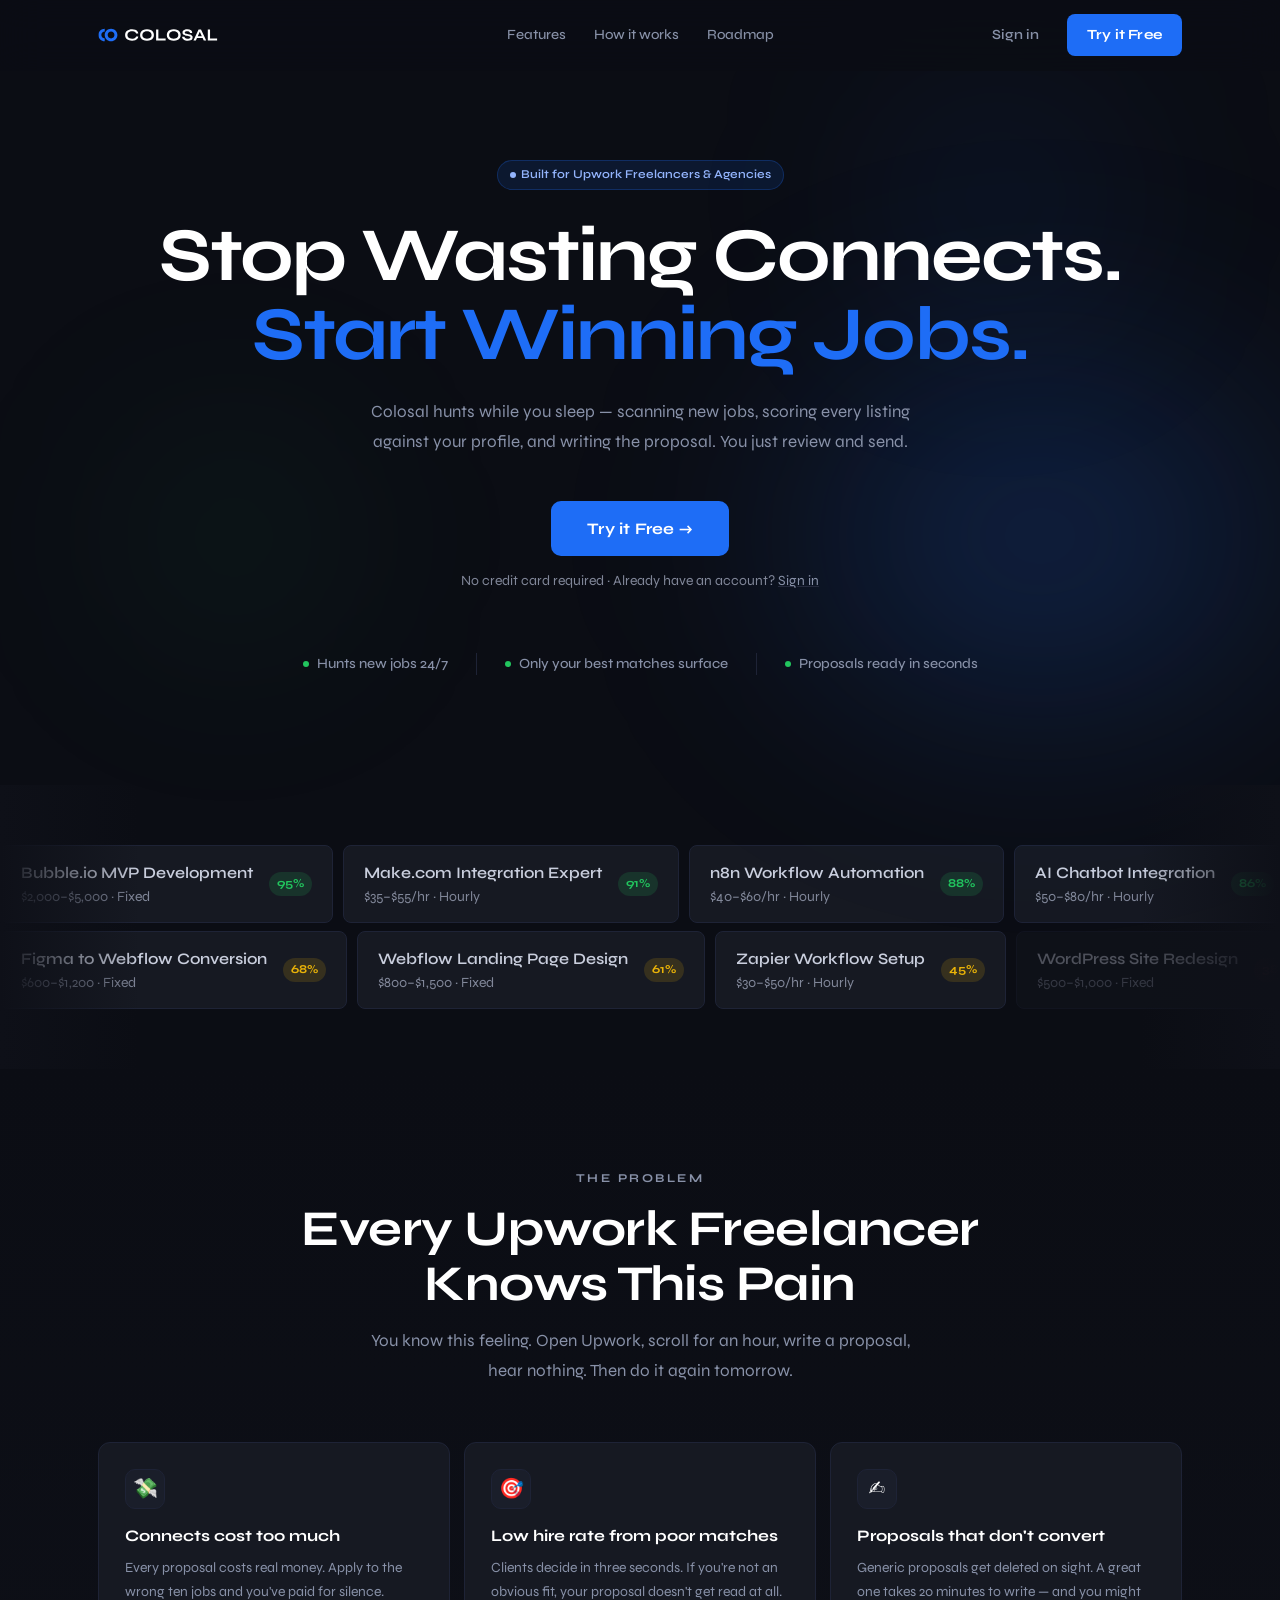
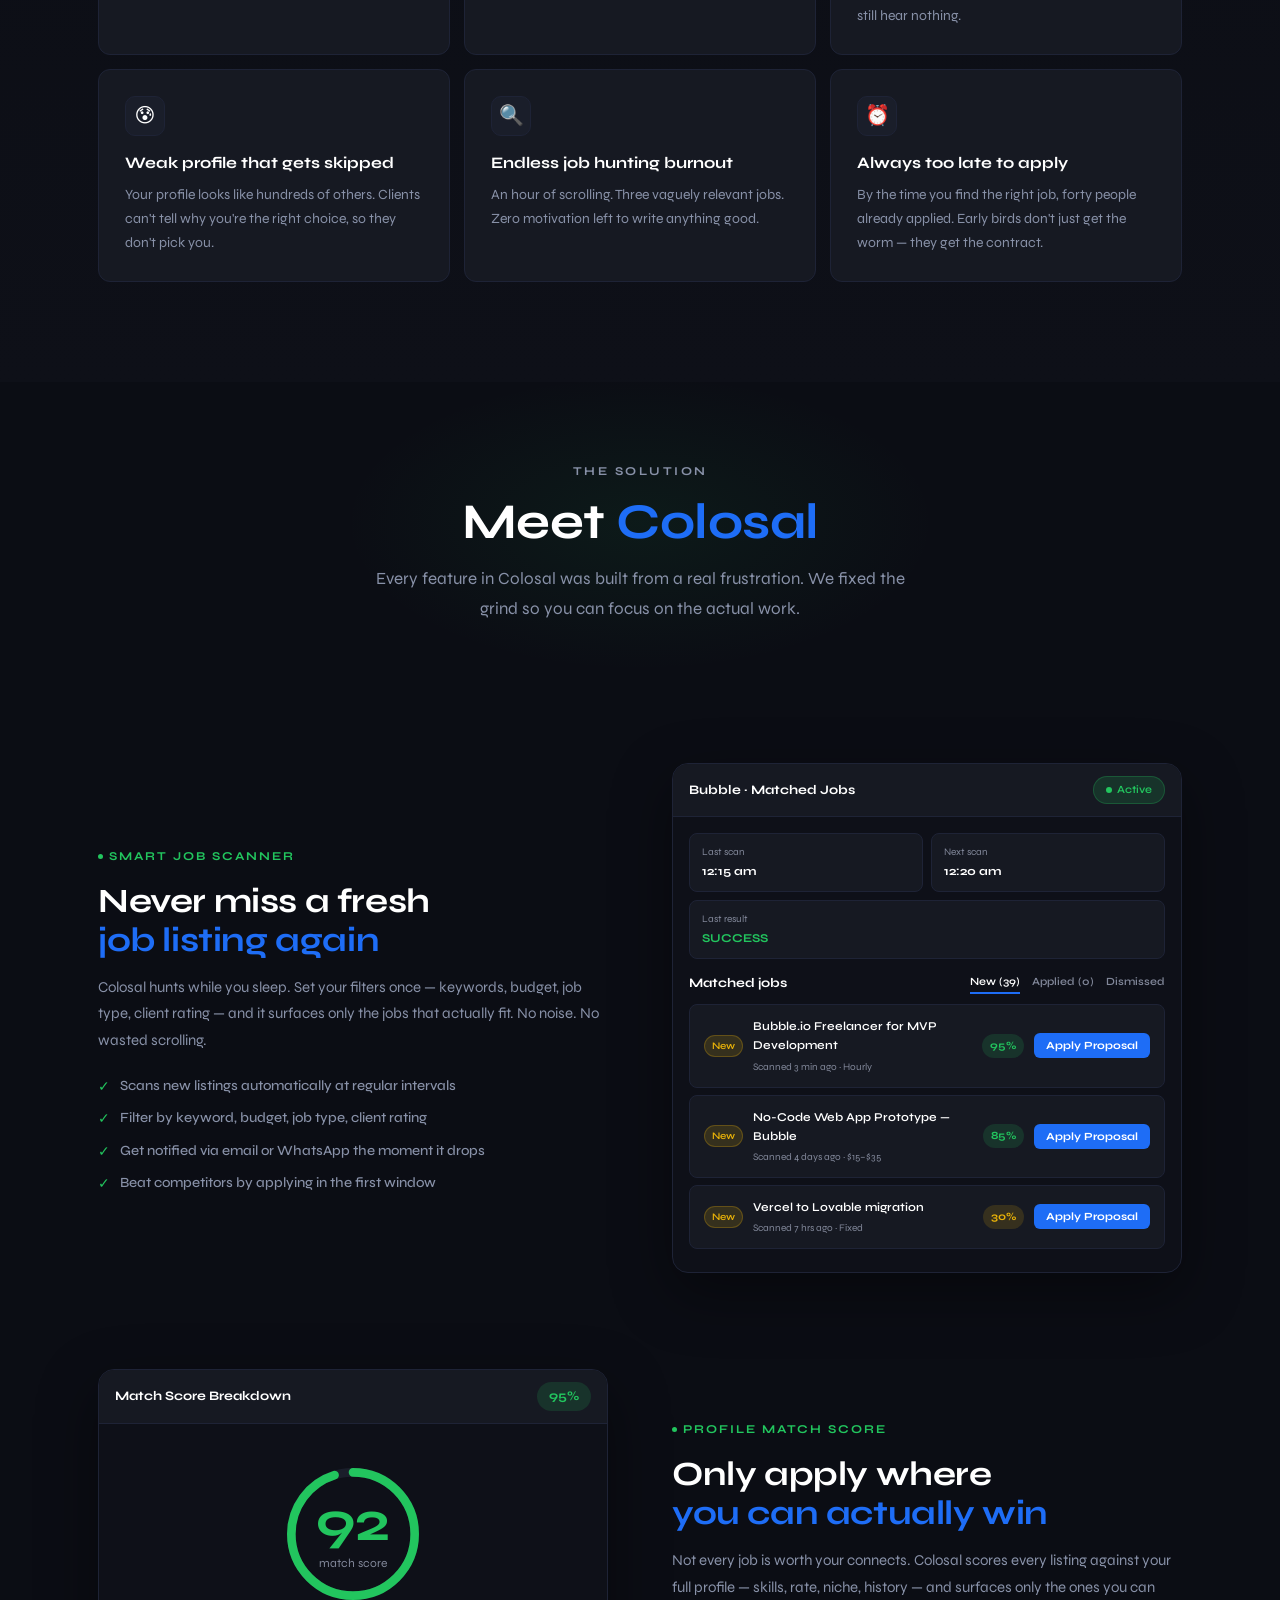
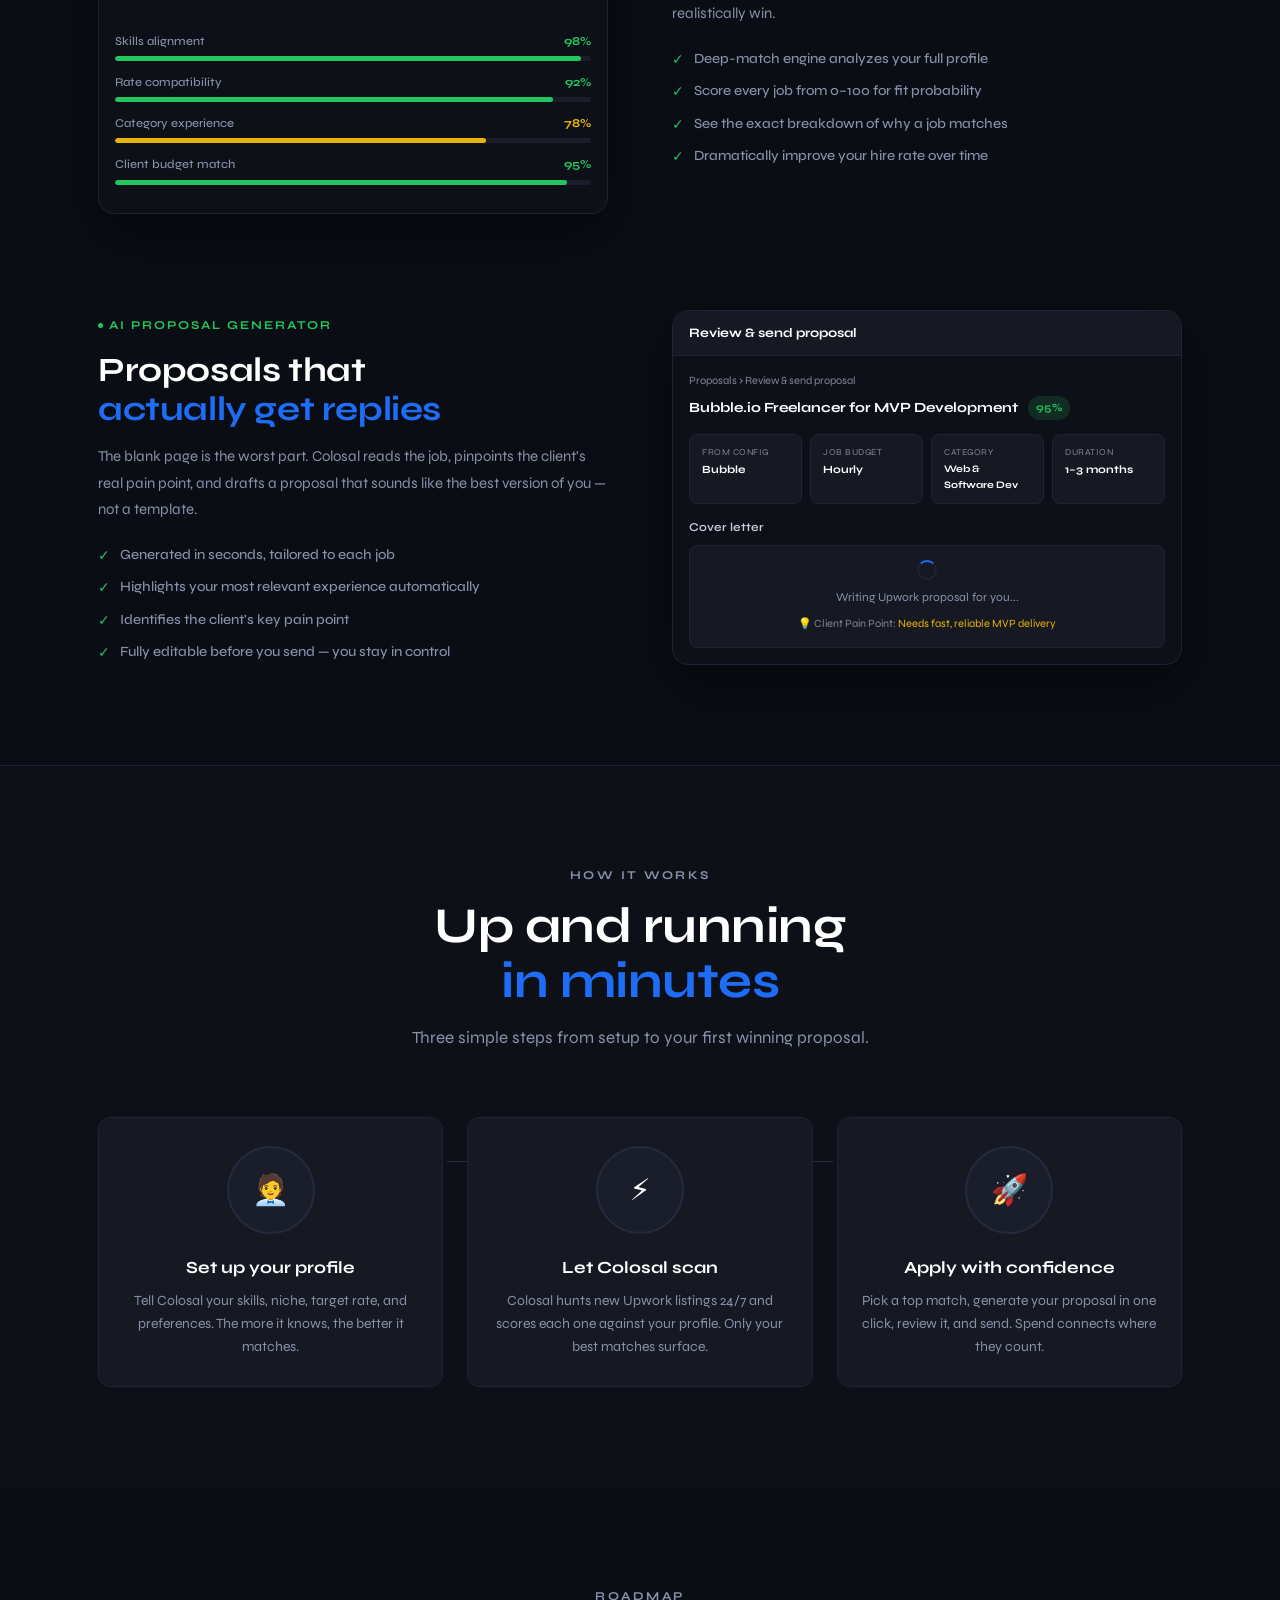
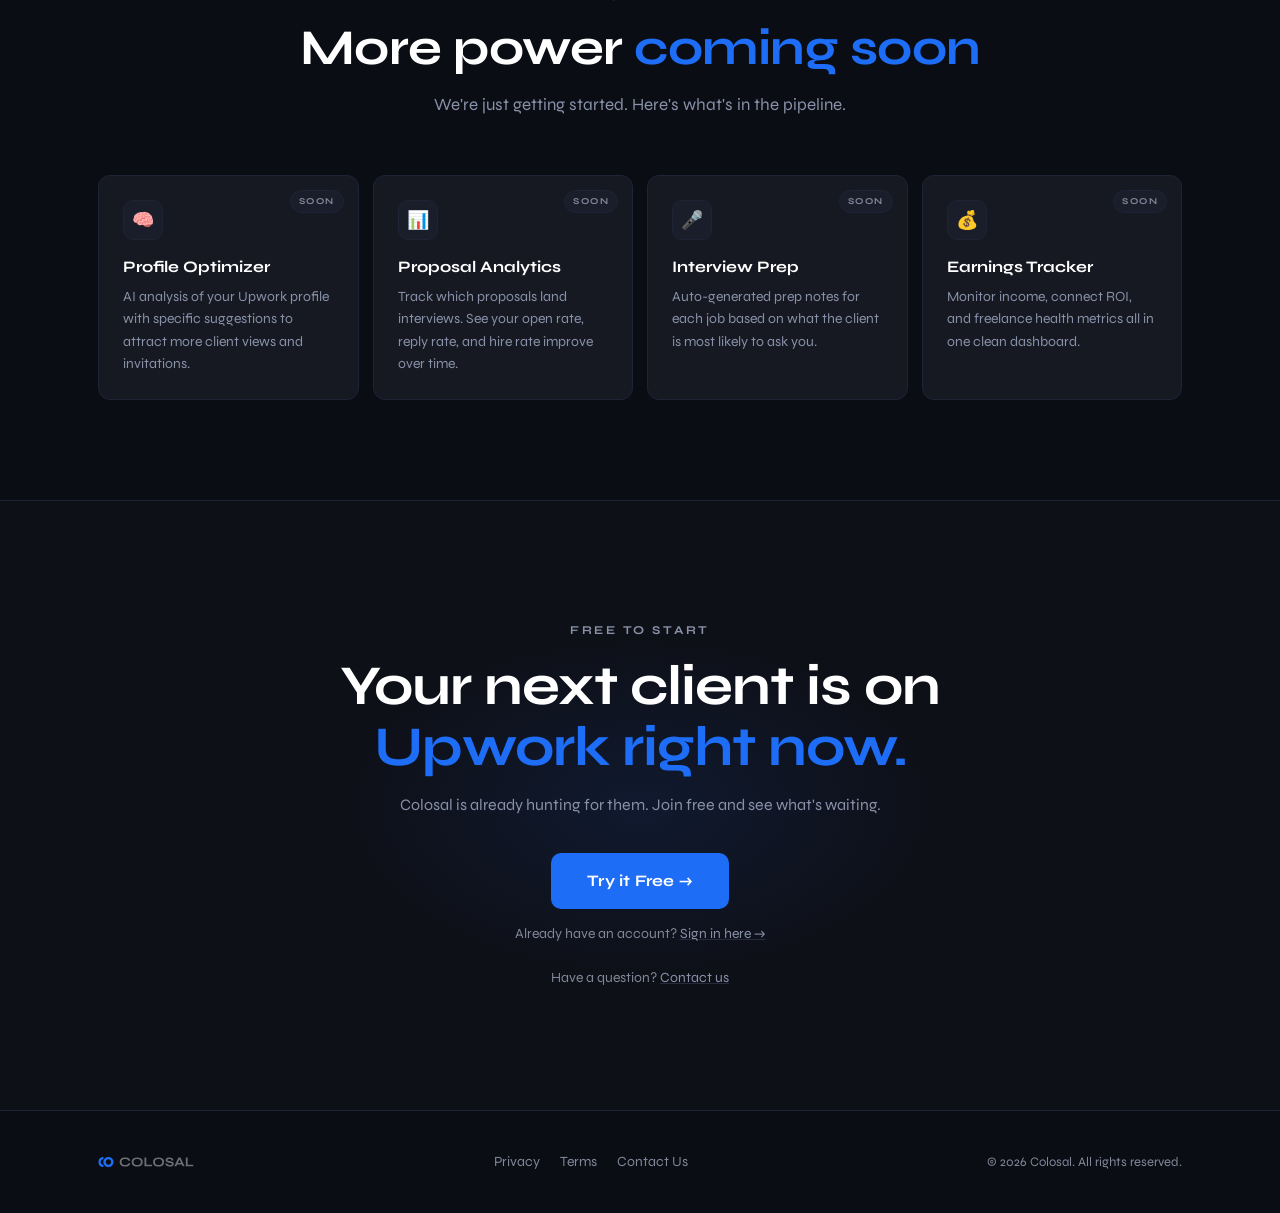
==== commit 6616c361: "Add Google Analytics tracking Adds the Google tag (gtag.js) snippet to the landing page so Google An" ====
--- a/index.html
+++ b/index.html
@@ -25,6 +25,20 @@
     />
     <meta name="robots" content="index, follow" />
     <link rel="canonical" href="https://colosal.xyz" />
+
+    <!-- Google tag (gtag.js) -->
+    <script
+      async
+      src="https://www.googletagmanager.com/gtag/js?id=G-6CFVC0H4J1"
+    ></script>
+    <script>
+      window.dataLayer = window.dataLayer || [];
+      function gtag() {
+        dataLayer.push(arguments);
+      }
+      gtag("js", new Date());
+      gtag("config", "G-6CFVC0H4J1");
+    </script>
 
     <!-- Open Graph -->
     <meta property="og:type" content="website" />
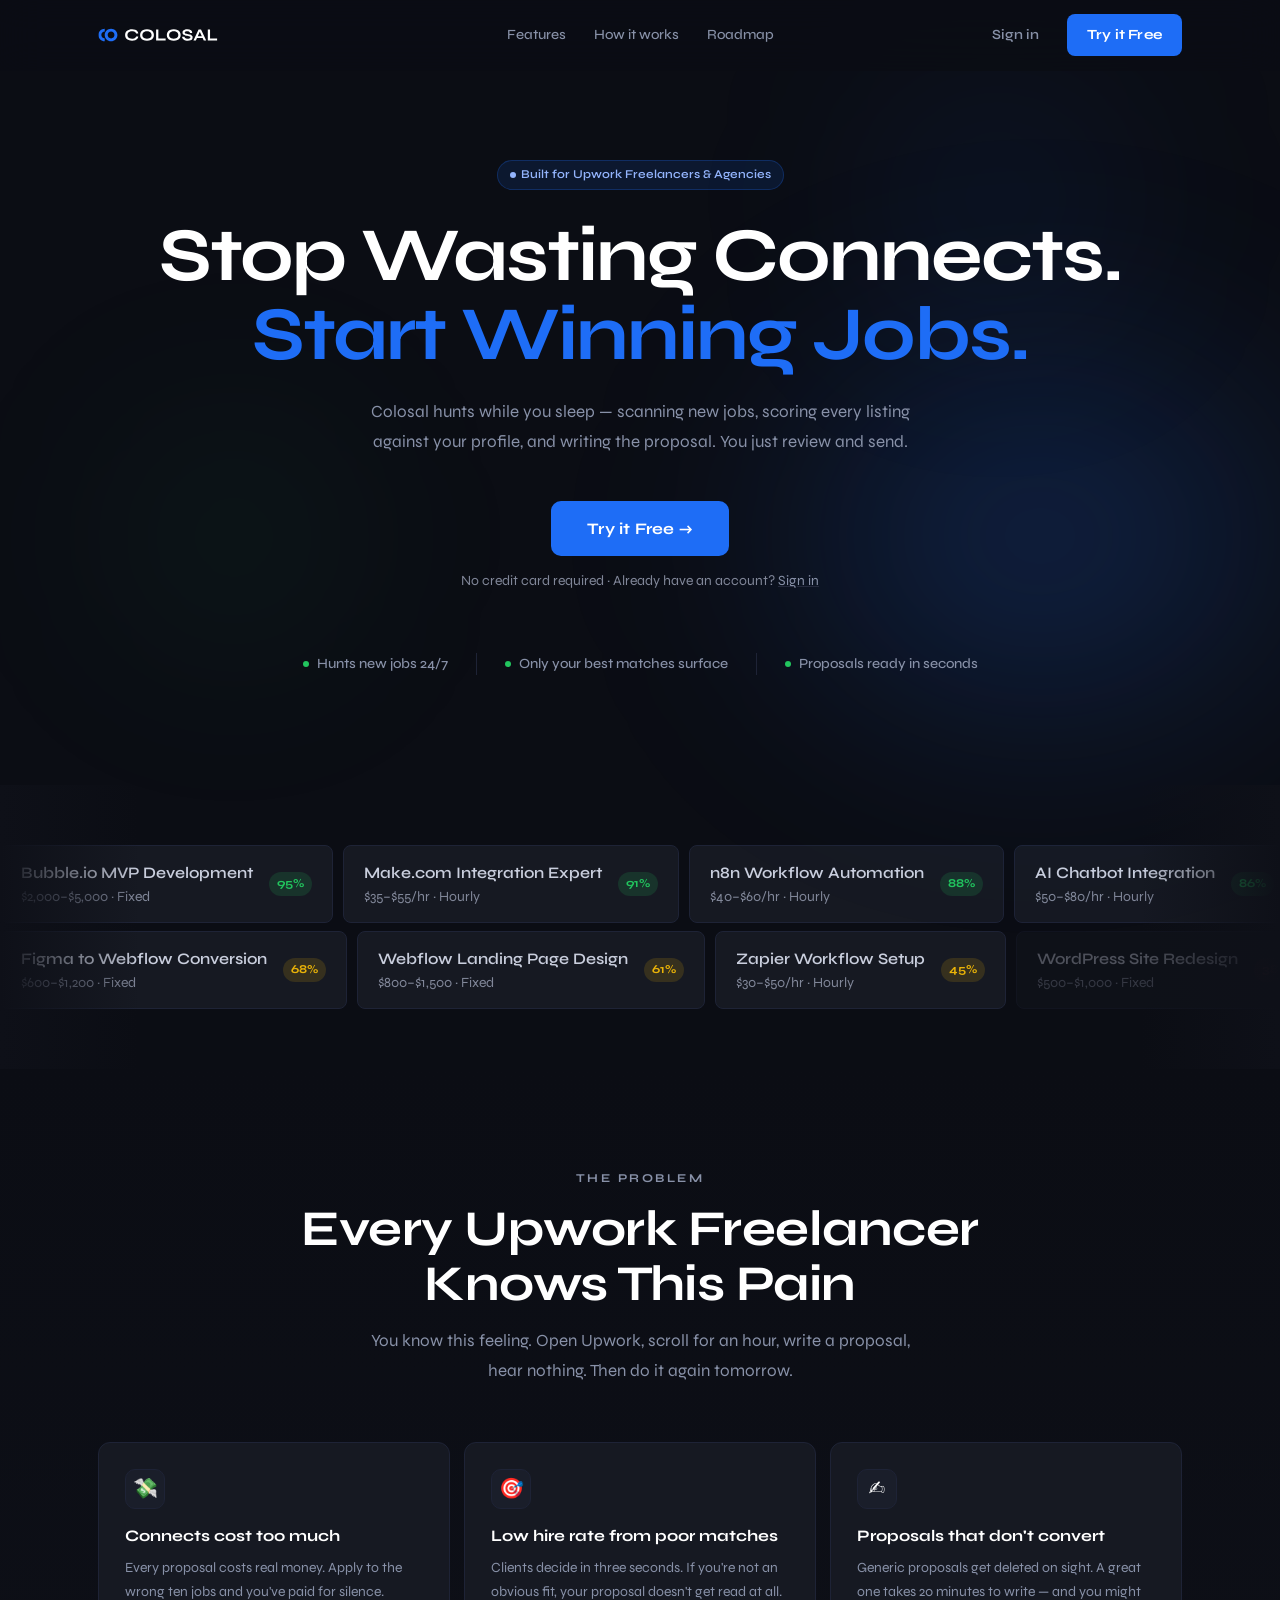
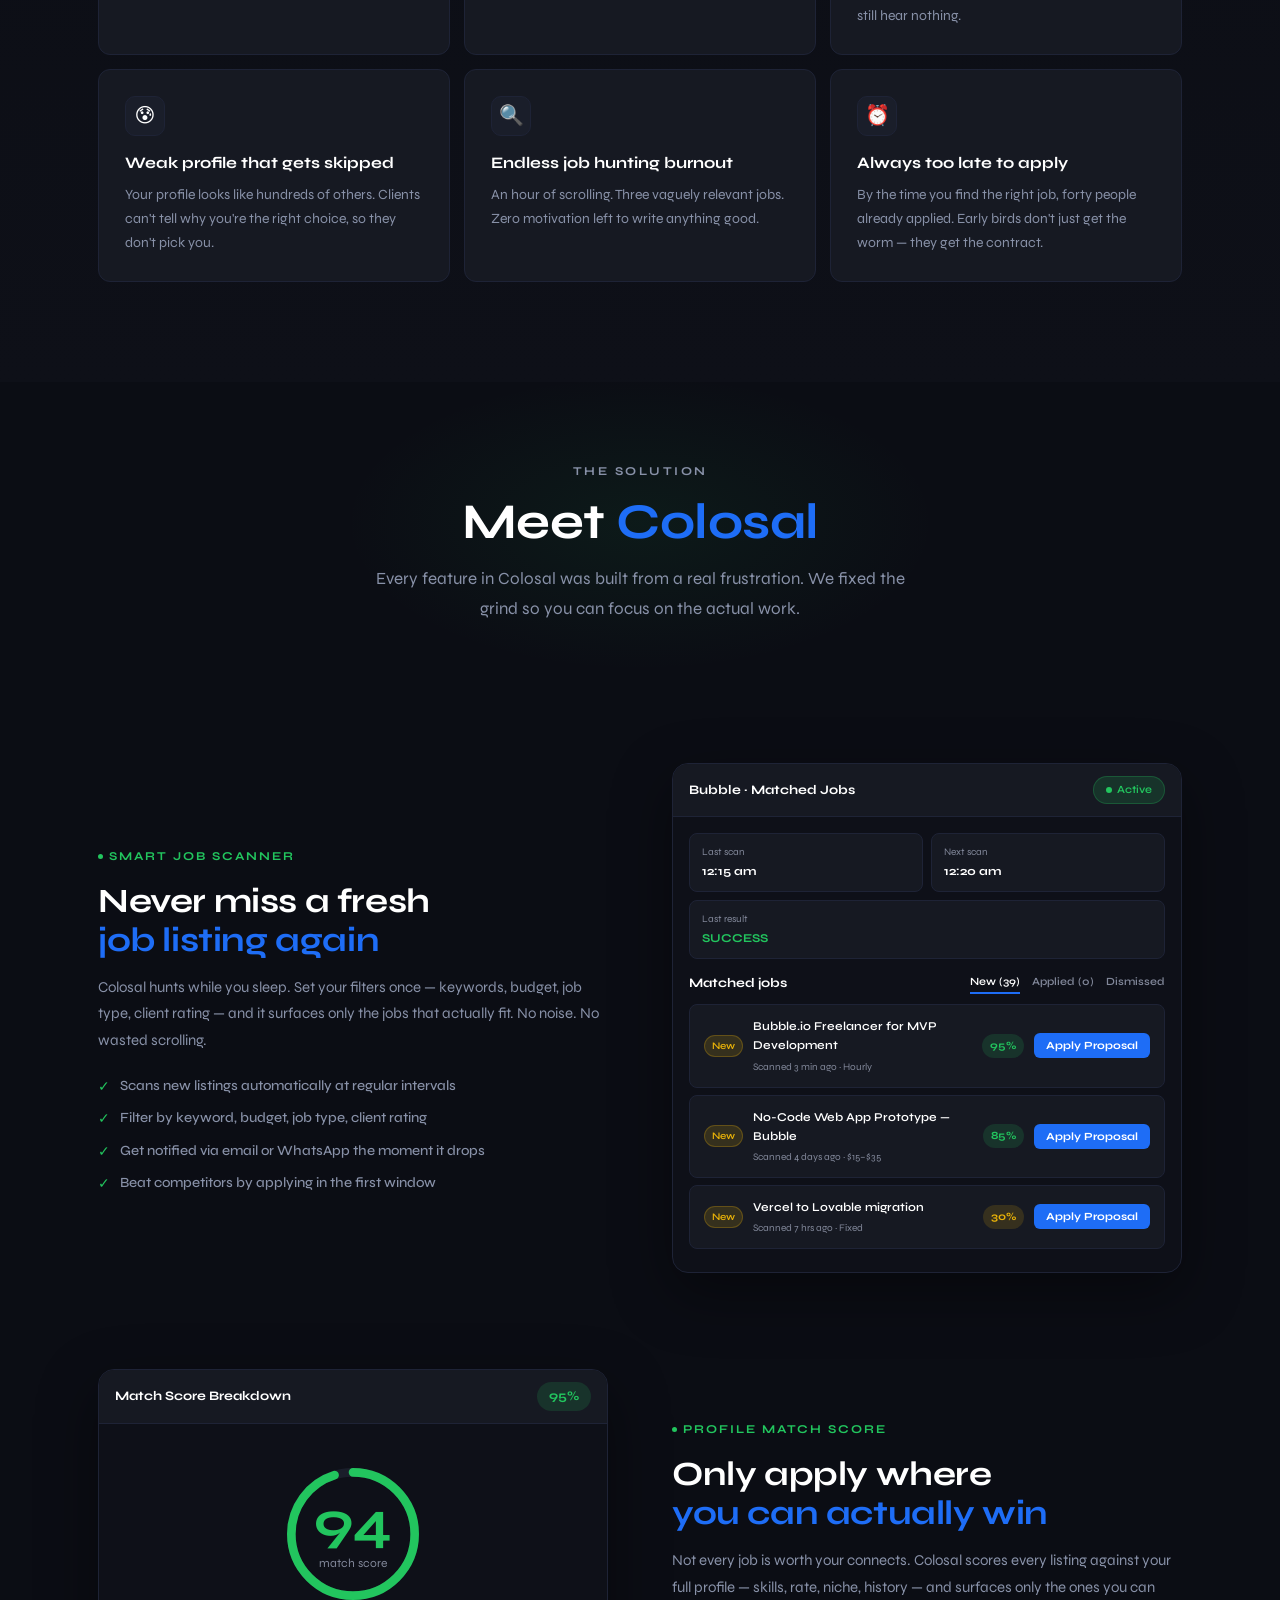
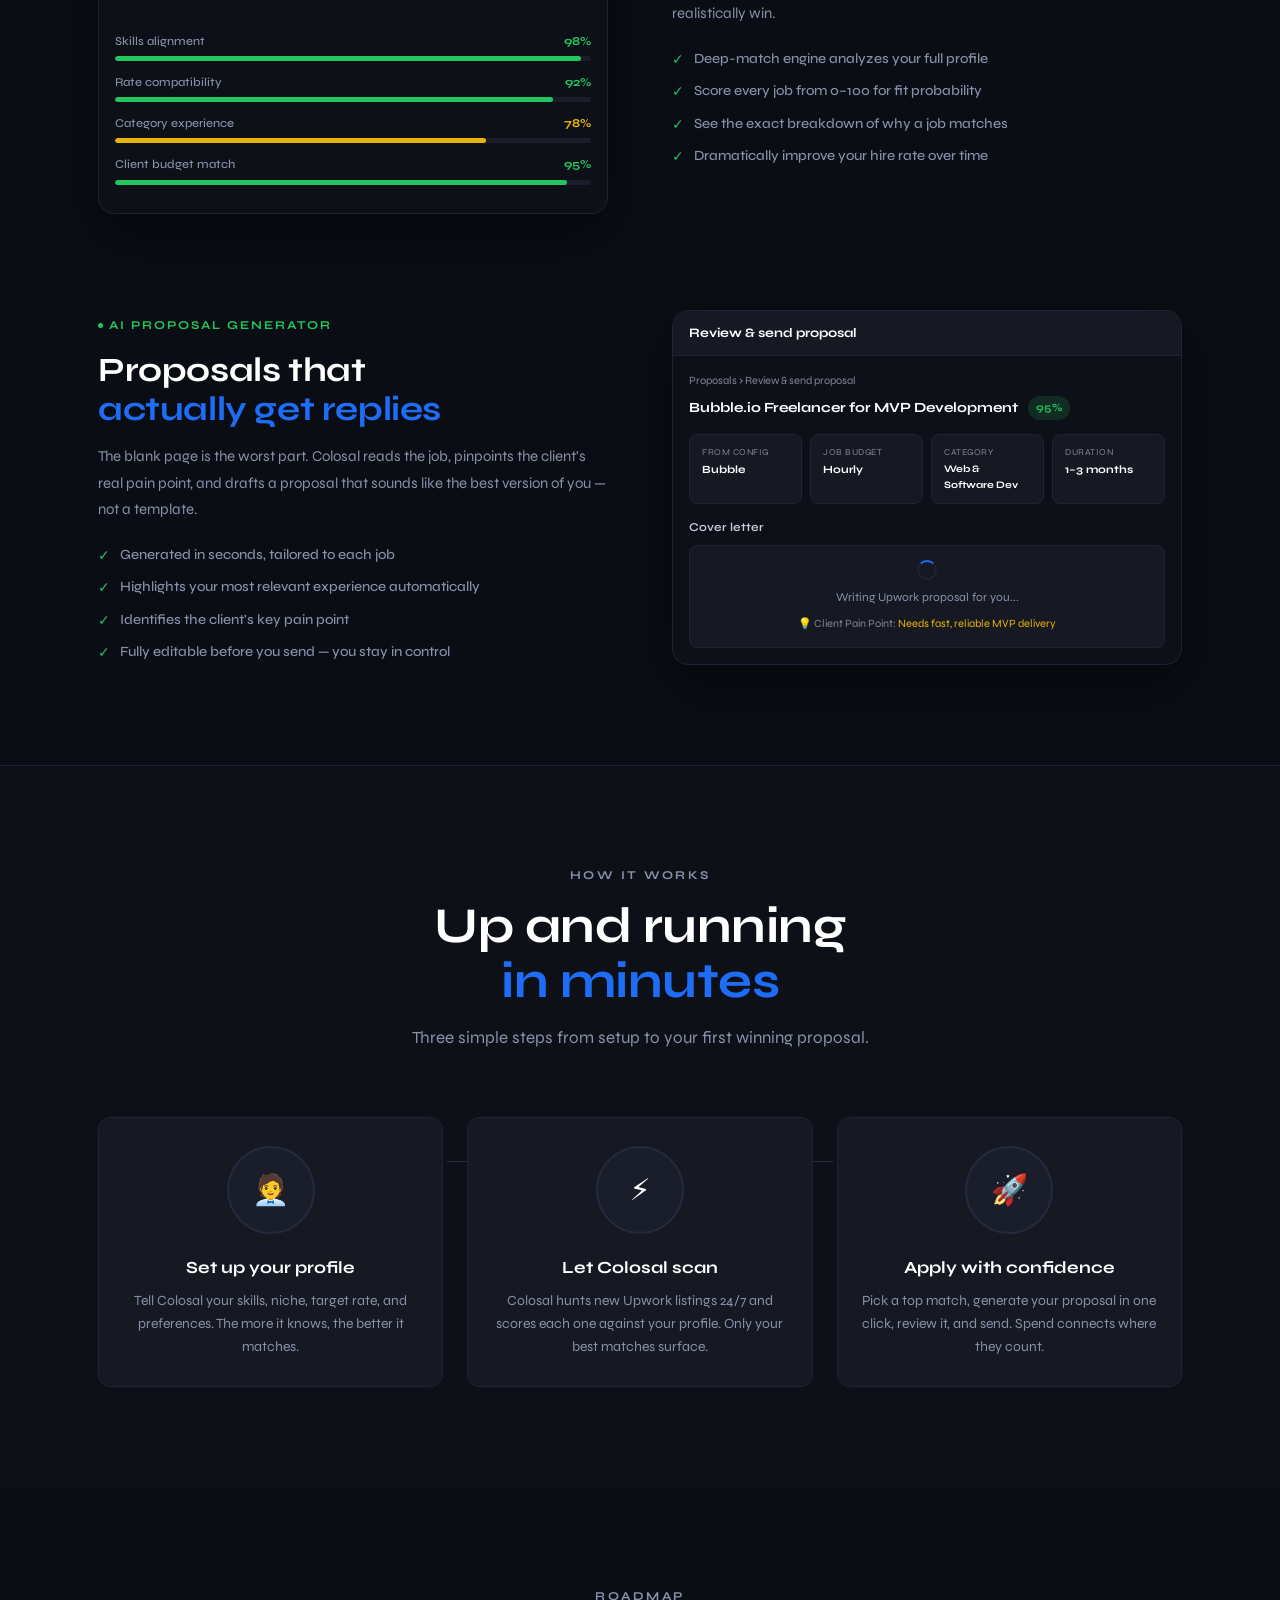
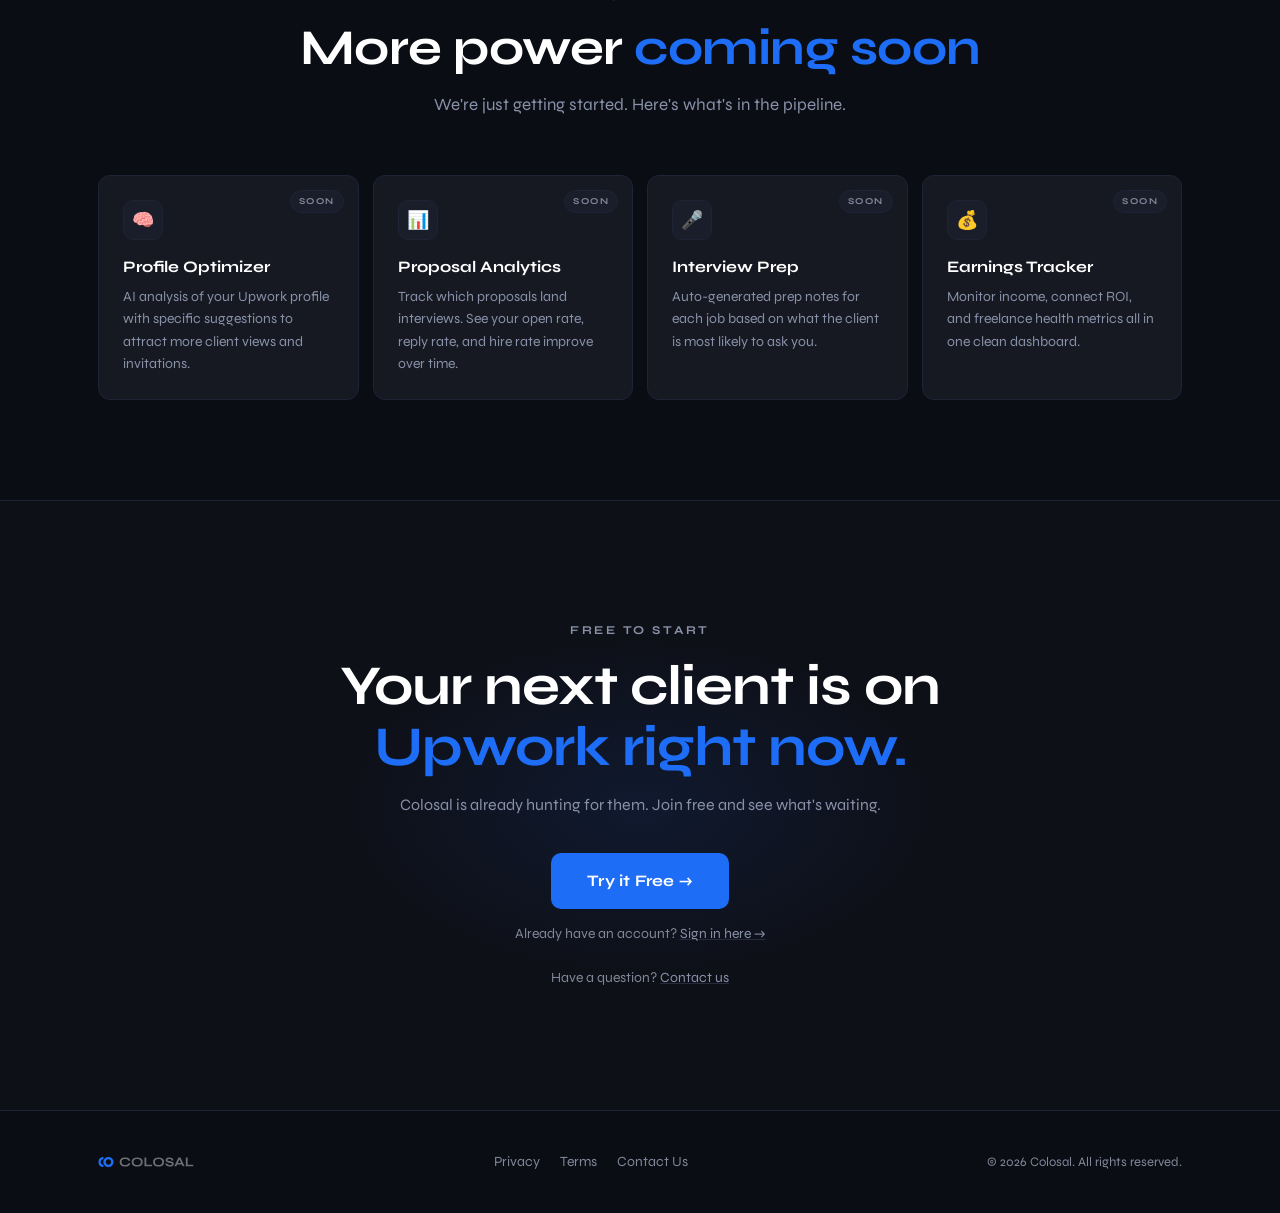
==== commit 729445aa: "Add Google Analytics event tracking Add client-side GA event tracking to index.html. Introduces a gt" ====
--- a/index.html
+++ b/index.html
@@ -2825,6 +2825,127 @@
         });
       })();
 
+      /* ─── Google Analytics event tracking ─── */
+      (function () {
+        const track = (name, params) => {
+          if (typeof gtag === "function") gtag("event", name, params || {});
+        };
+
+        // Location of an element on the page = nearest section/nav/footer
+        const locationOf = (el) => {
+          const host = el.closest("nav, header, footer, section[id], section");
+          if (!host) return "page";
+          if (host.id) return host.id;
+          return host.className.split(" ")[0] || host.tagName.toLowerCase();
+        };
+
+        // Clicks (delegated): CTAs, sign-in, nav, mailto, outbound, buttons
+        document.addEventListener("click", (ev) => {
+          const el = ev.target.closest("a, button");
+          if (!el) return;
+          const text = (el.textContent || "").replace(/\s+/g, " ").trim();
+          const where = locationOf(el);
+
+          if (el.tagName === "BUTTON") {
+            track("button_click", {
+              button_text: text,
+              section: where,
+            });
+            return;
+          }
+
+          const href = el.getAttribute("href") || "";
+          if (href.startsWith("mailto:")) {
+            track("contact_click", { link_url: href, section: where });
+          } else if (href.startsWith("#")) {
+            if (href.length > 1)
+              track("nav_click", {
+                link_text: text,
+                link_url: href,
+                section: where,
+              });
+          } else if (/app\.colosal\.xyz\/?$/.test(href)) {
+            track("sign_in_click", { link_text: text, section: where });
+          } else if (/signup|colosal-beta-access/.test(href)) {
+            track("cta_click", {
+              link_text: text,
+              link_url: href,
+              section: where,
+            });
+          } else if (el.hostname && el.hostname !== location.hostname) {
+            track("click", {
+              link_text: text,
+              link_url: href,
+              link_domain: el.hostname,
+              outbound: true,
+              section: where,
+            });
+          }
+        });
+
+        // Section views: fire once per section when 40% visible
+        const seen = new Set();
+        const sectionObs = new IntersectionObserver(
+          (entries) =>
+            entries.forEach((e) => {
+              const id = e.target.id;
+              if (e.isIntersecting && !seen.has(id)) {
+                seen.add(id);
+                track("section_view", { section: id });
+              }
+            }),
+          { threshold: 0.4 },
+        );
+        document
+          .querySelectorAll("section[id]")
+          .forEach((s) => sectionObs.observe(s));
+
+        // Scroll depth: 25 / 50 / 75 / 90 %
+        const marks = [25, 50, 75, 90];
+        const hit = new Set();
+        let ticking = false;
+        window.addEventListener(
+          "scroll",
+          () => {
+            if (ticking) return;
+            ticking = true;
+            requestAnimationFrame(() => {
+              ticking = false;
+              const doc = document.documentElement;
+              const max = doc.scrollHeight - window.innerHeight;
+              if (max <= 0) return;
+              const pct = (window.scrollY / max) * 100;
+              marks.forEach((m) => {
+                if (pct >= m && !hit.has(m)) {
+                  hit.add(m);
+                  track("scroll_depth", { percent_scrolled: m });
+                }
+              });
+            });
+          },
+          { passive: true },
+        );
+
+        // Engaged time: 30s / 60s / 120s of visible time
+        let visibleMs = 0;
+        let last = document.visibilityState === "visible" ? Date.now() : null;
+        const timeMarks = [30, 60, 120];
+        document.addEventListener("visibilitychange", () => {
+          if (document.visibilityState === "hidden") {
+            if (last) visibleMs += Date.now() - last;
+            last = null;
+          } else {
+            last = Date.now();
+          }
+        });
+        setInterval(() => {
+          if (!last) return;
+          const total = (visibleMs + Date.now() - last) / 1000;
+          while (timeMarks.length && total >= timeMarks[0])
+            track("engaged_time", { seconds: timeMarks.shift() });
+        }, 5000);
+      })();
+
       /* ─── Hero: feed div kept in DOM — orbs handle the motion ─── */
 
       /* ─── Score panel: arc fill + count-up + bar animations ─── */
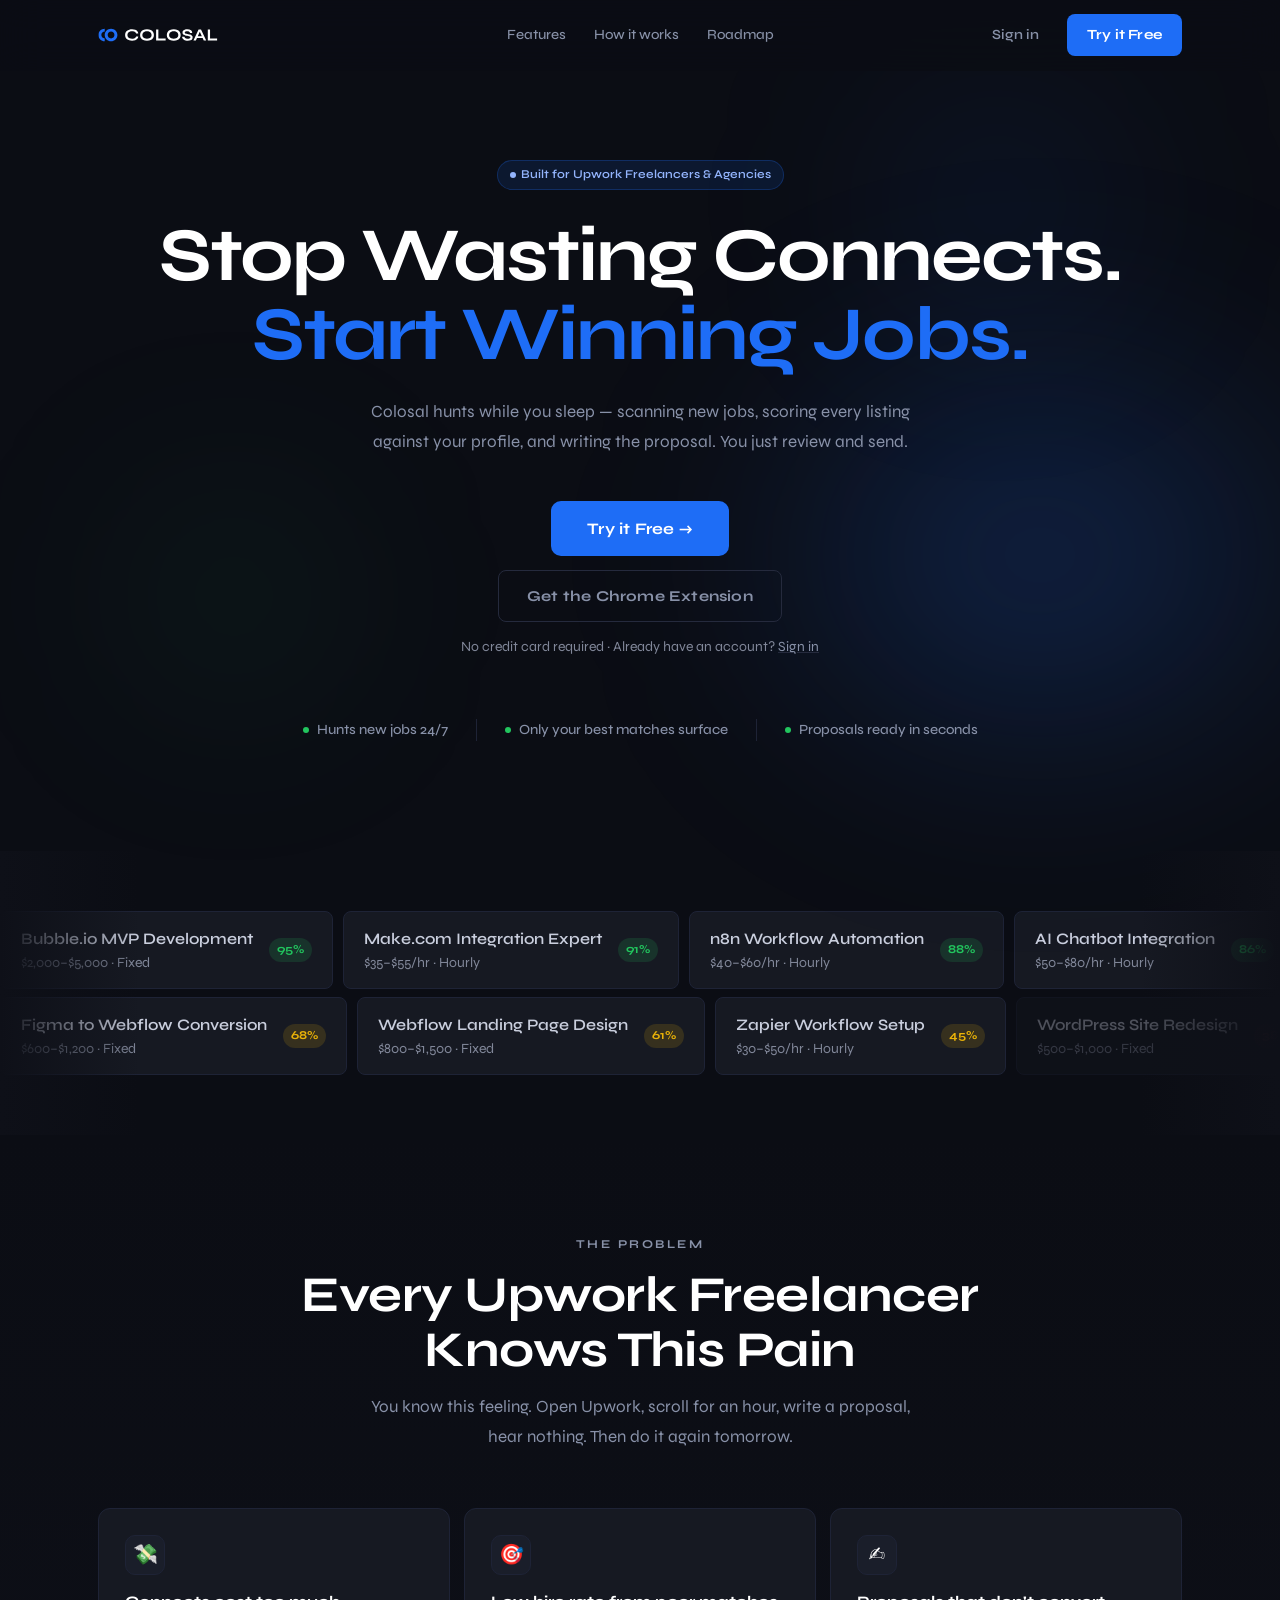
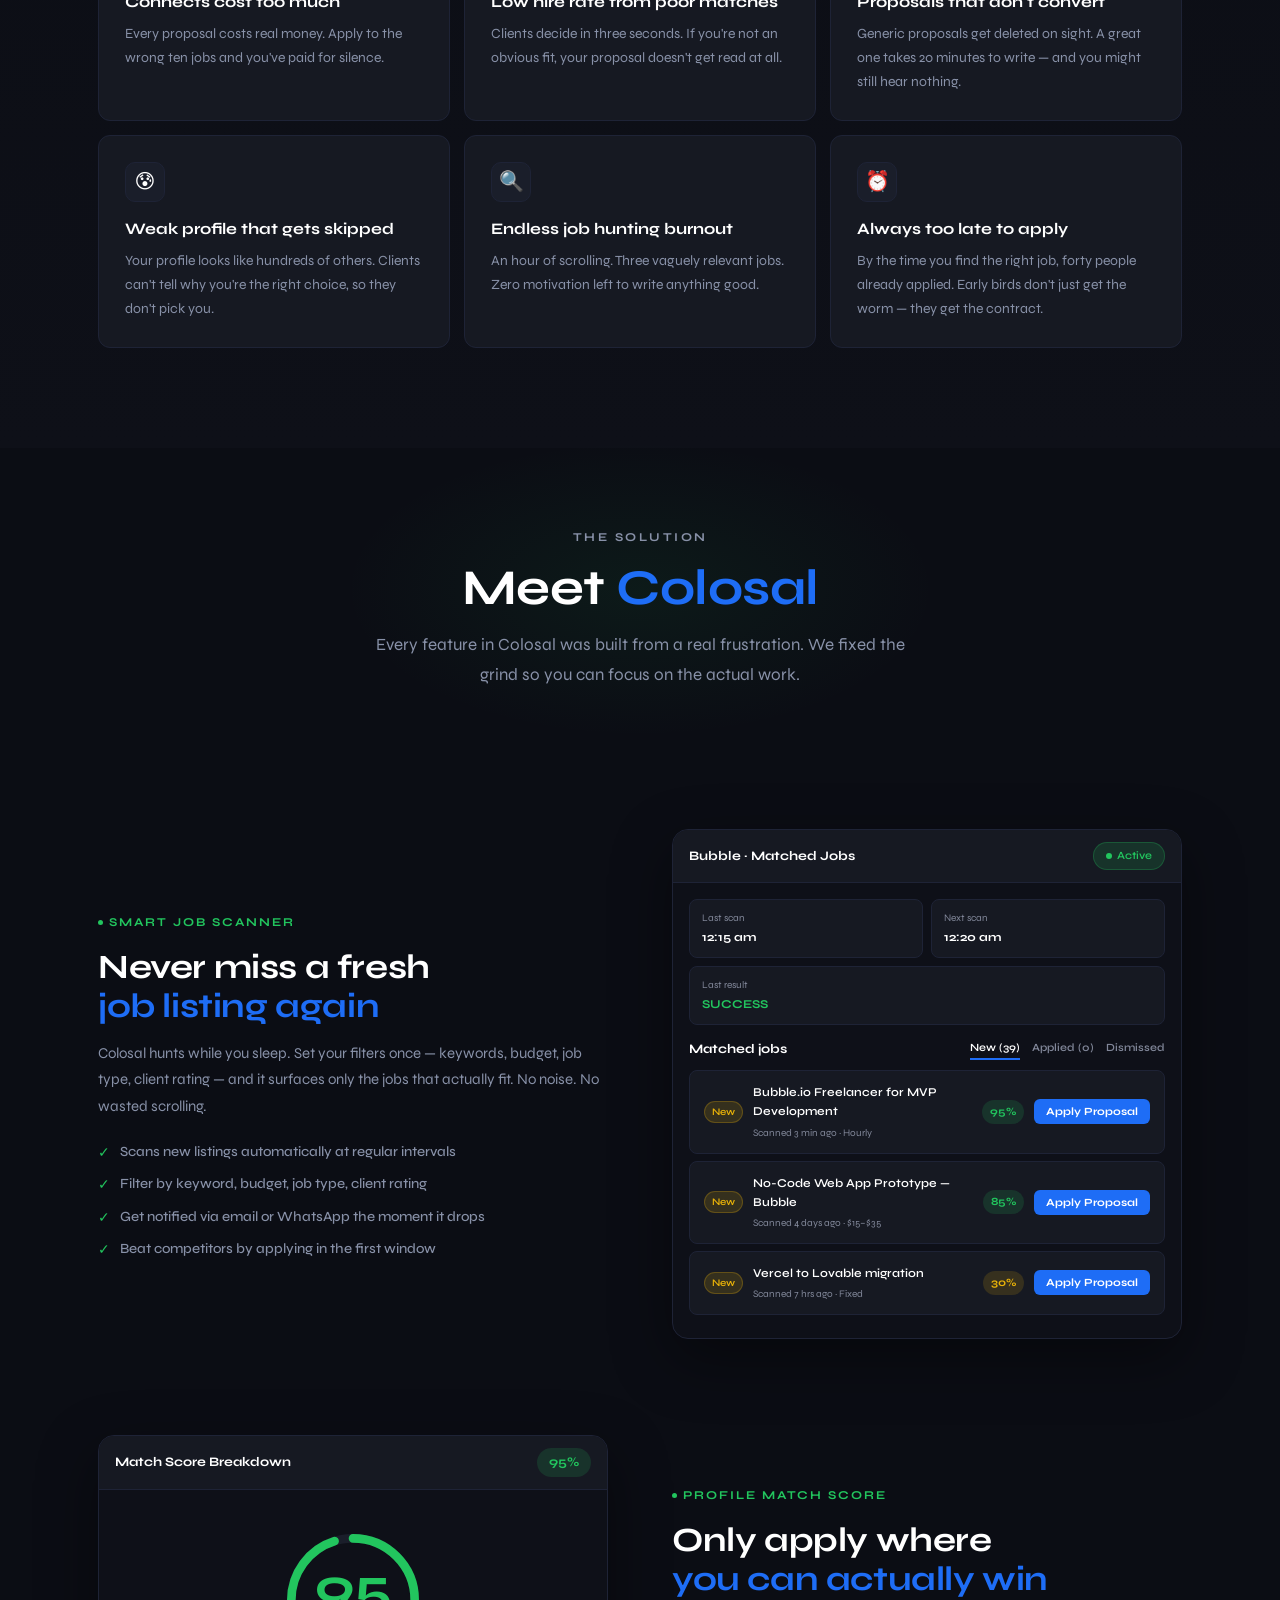
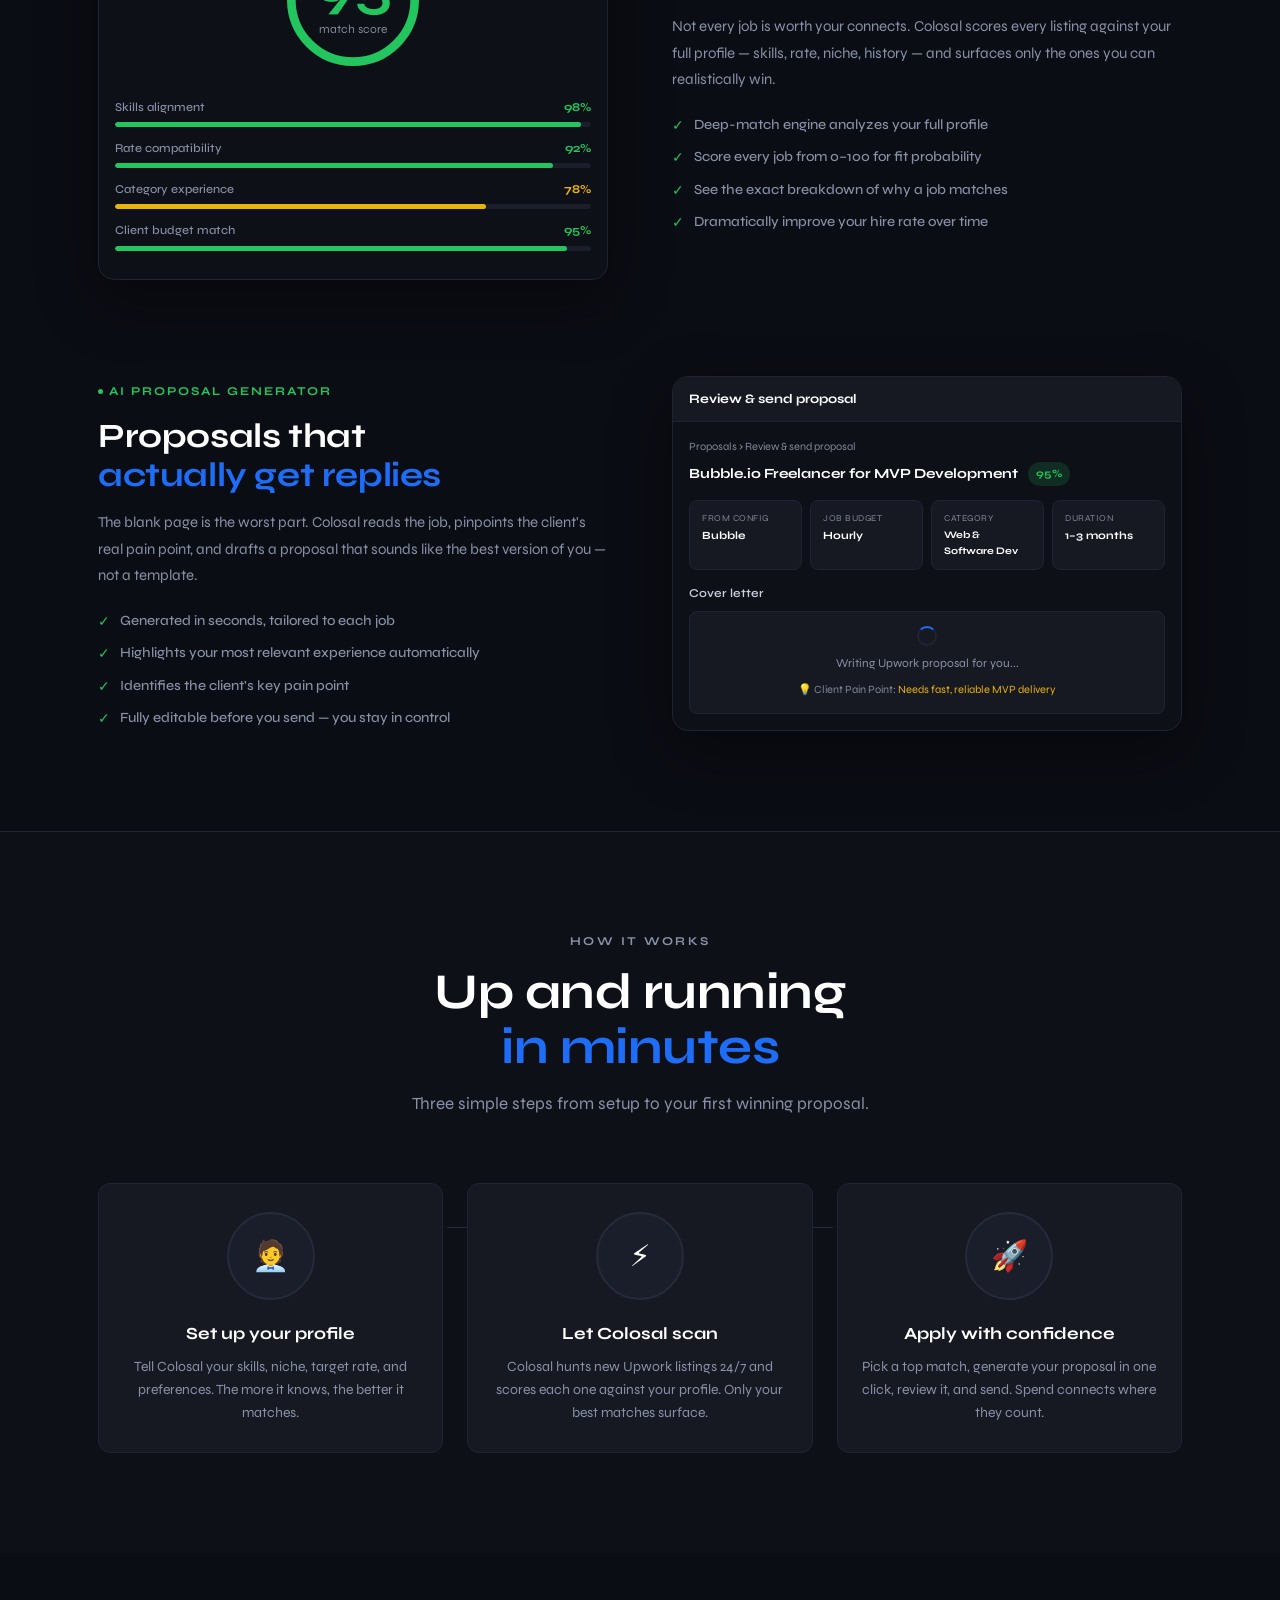
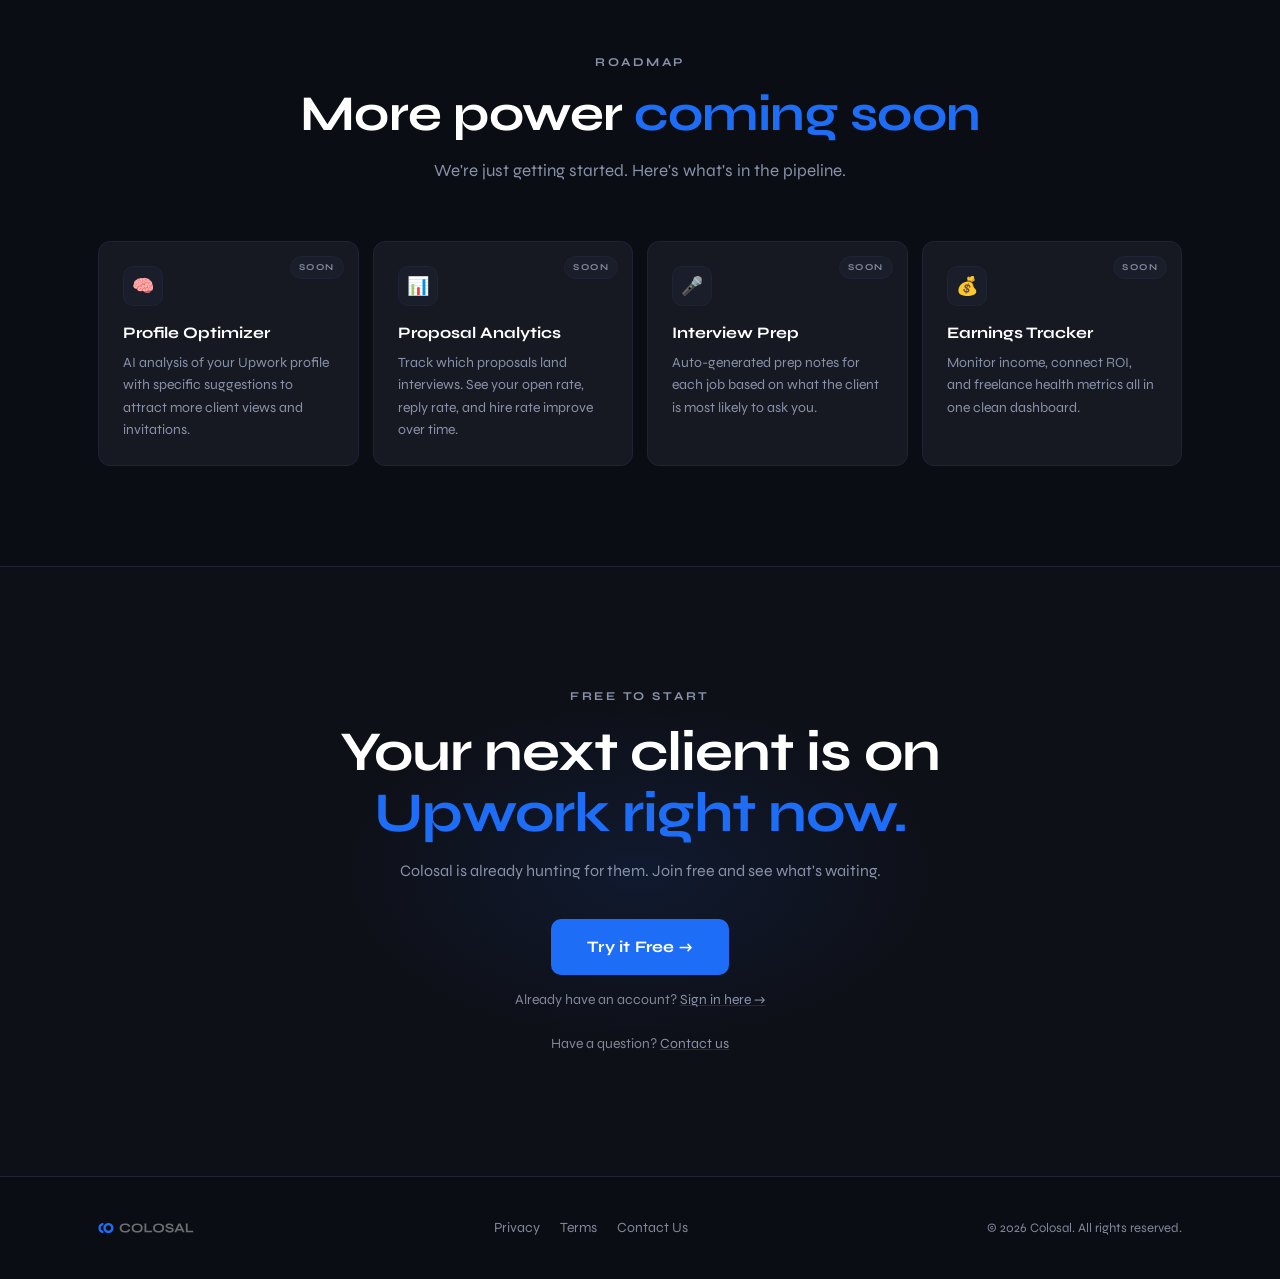
==== commit 9c7b4dc8: "Add Chrome extension CTA to hero Add a button linking to the Colosal Chrome Web Store listing alongs" ====
--- a/index.html
+++ b/index.html
@@ -2052,6 +2052,14 @@
             rel="noopener"
           >
             Try it Free →
+          </a>
+          <a
+            class="btn btn-outline"
+            href="https://chromewebstore.google.com/detail/colosal/ajmlmlicbggmgeeinnfdfcbokljomocc?hl=en&authuser=0"
+            target="_blank"
+            rel="noopener"
+          >
+            Get the Chrome Extension
           </a>
           <div class="hero-note">
             <span>No credit card required</span
@@ -2687,8 +2695,8 @@
           </svg>
         </a>
         <div class="footer-links">
-          <a href="#">Privacy</a>
-          <a href="#">Terms</a>
+          <a href="/privacy/">Privacy</a>
+          <a href="/terms/">Terms</a>
           <a href="mailto:hi@paistudio.co">Contact Us</a>
         </div>
         <div class="footer-copy">© 2026 Colosal. All rights reserved.</div>
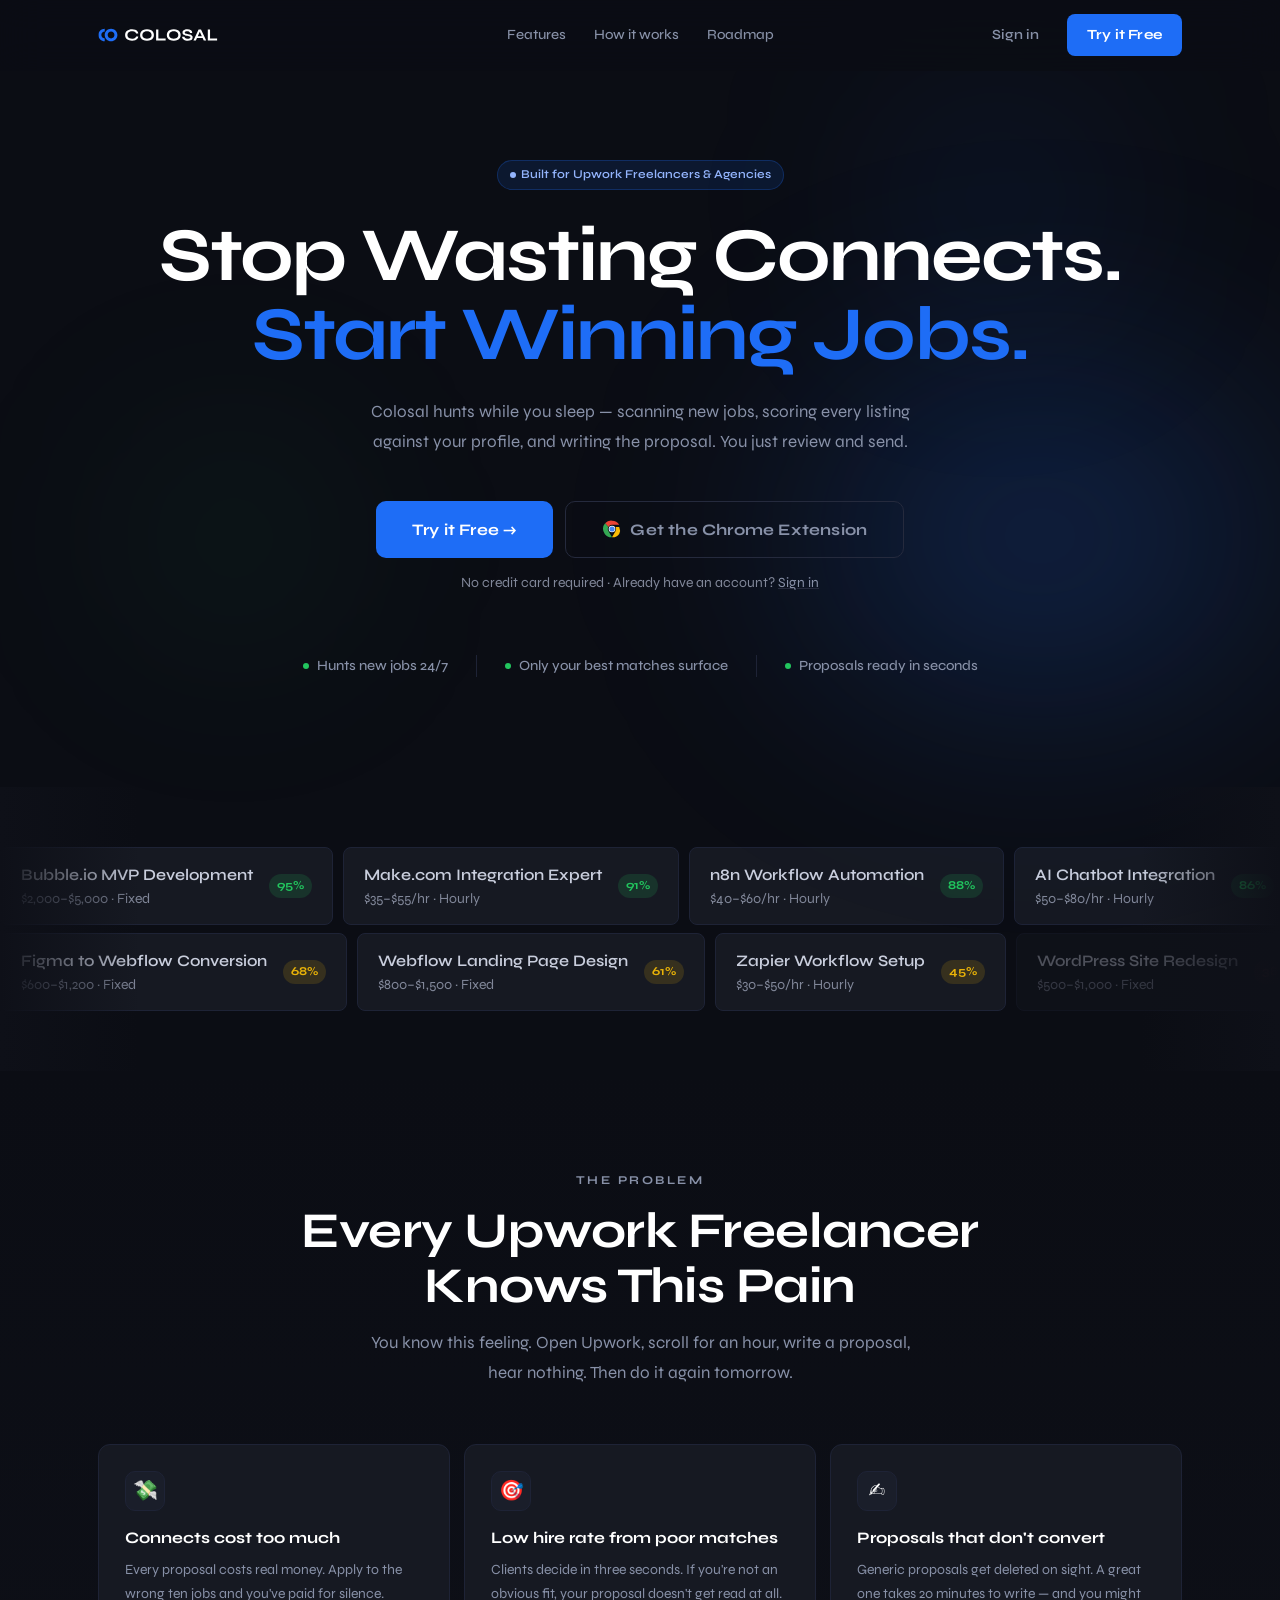
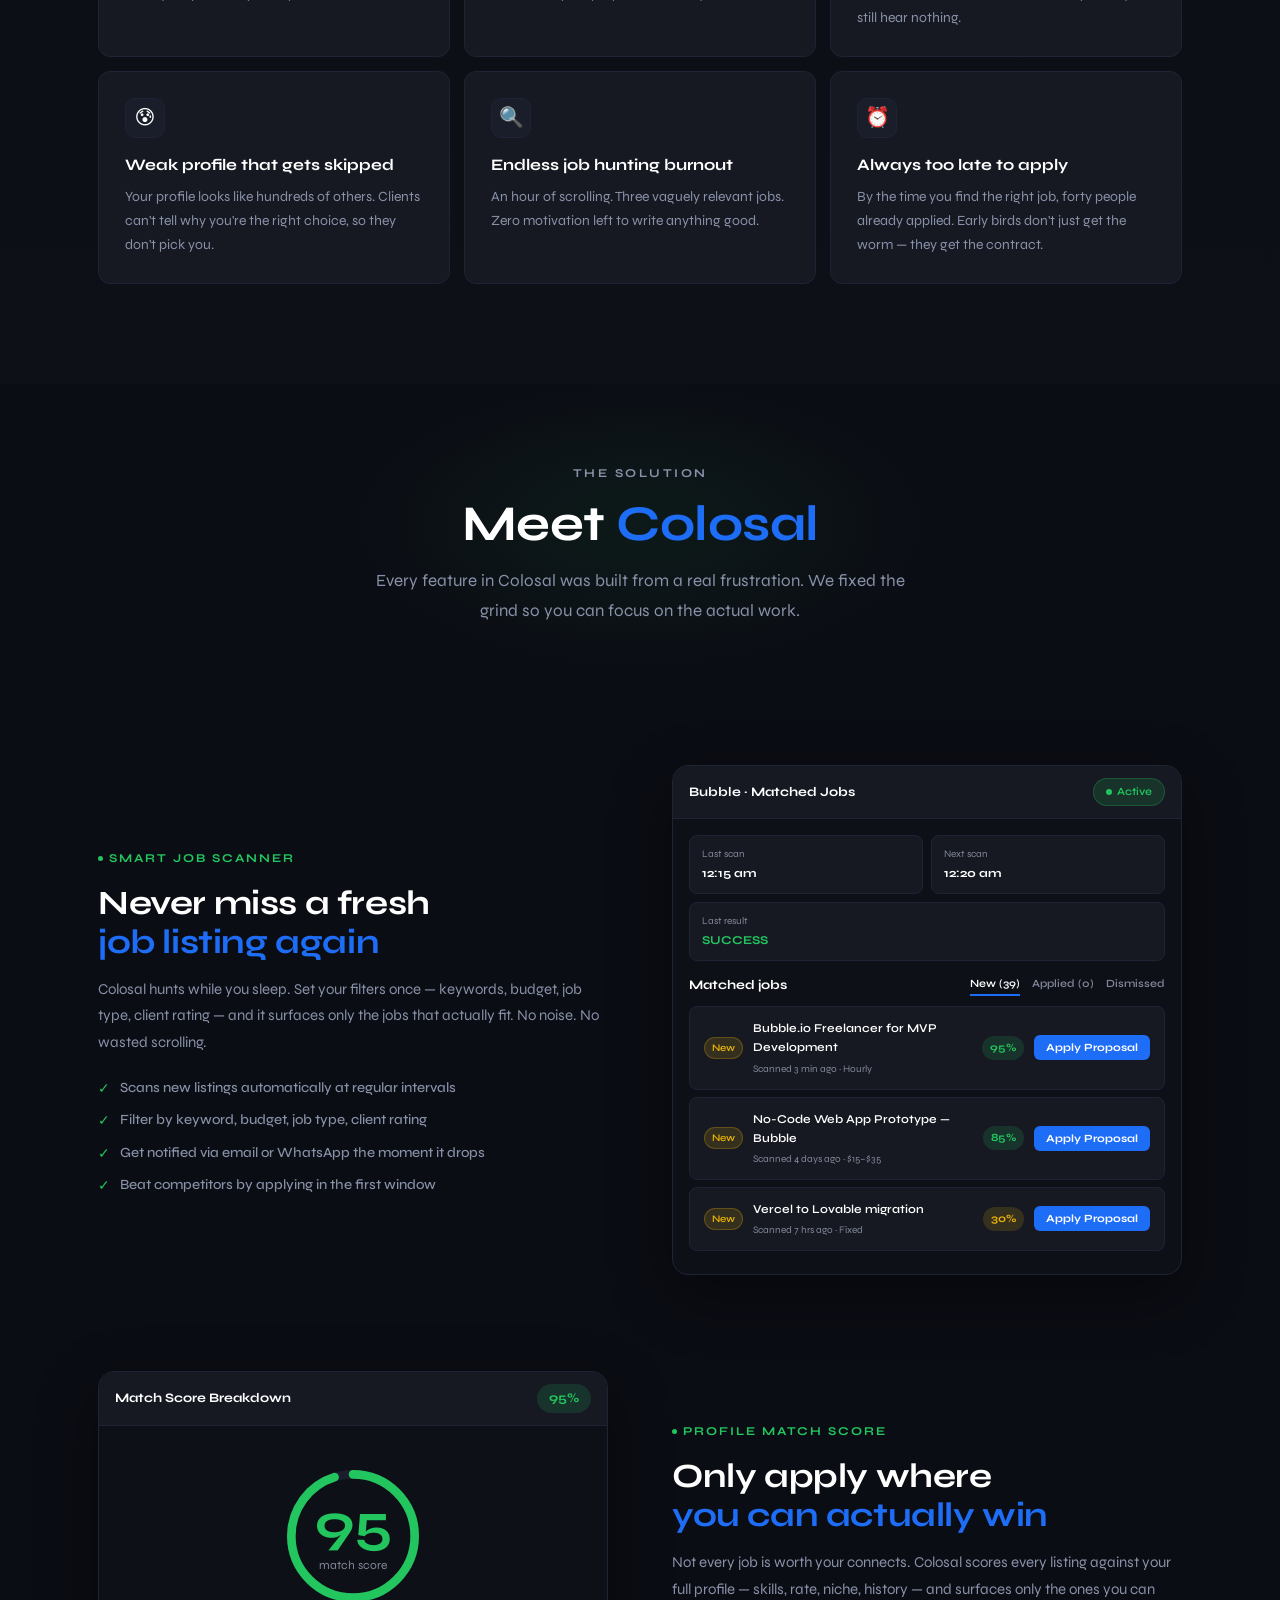
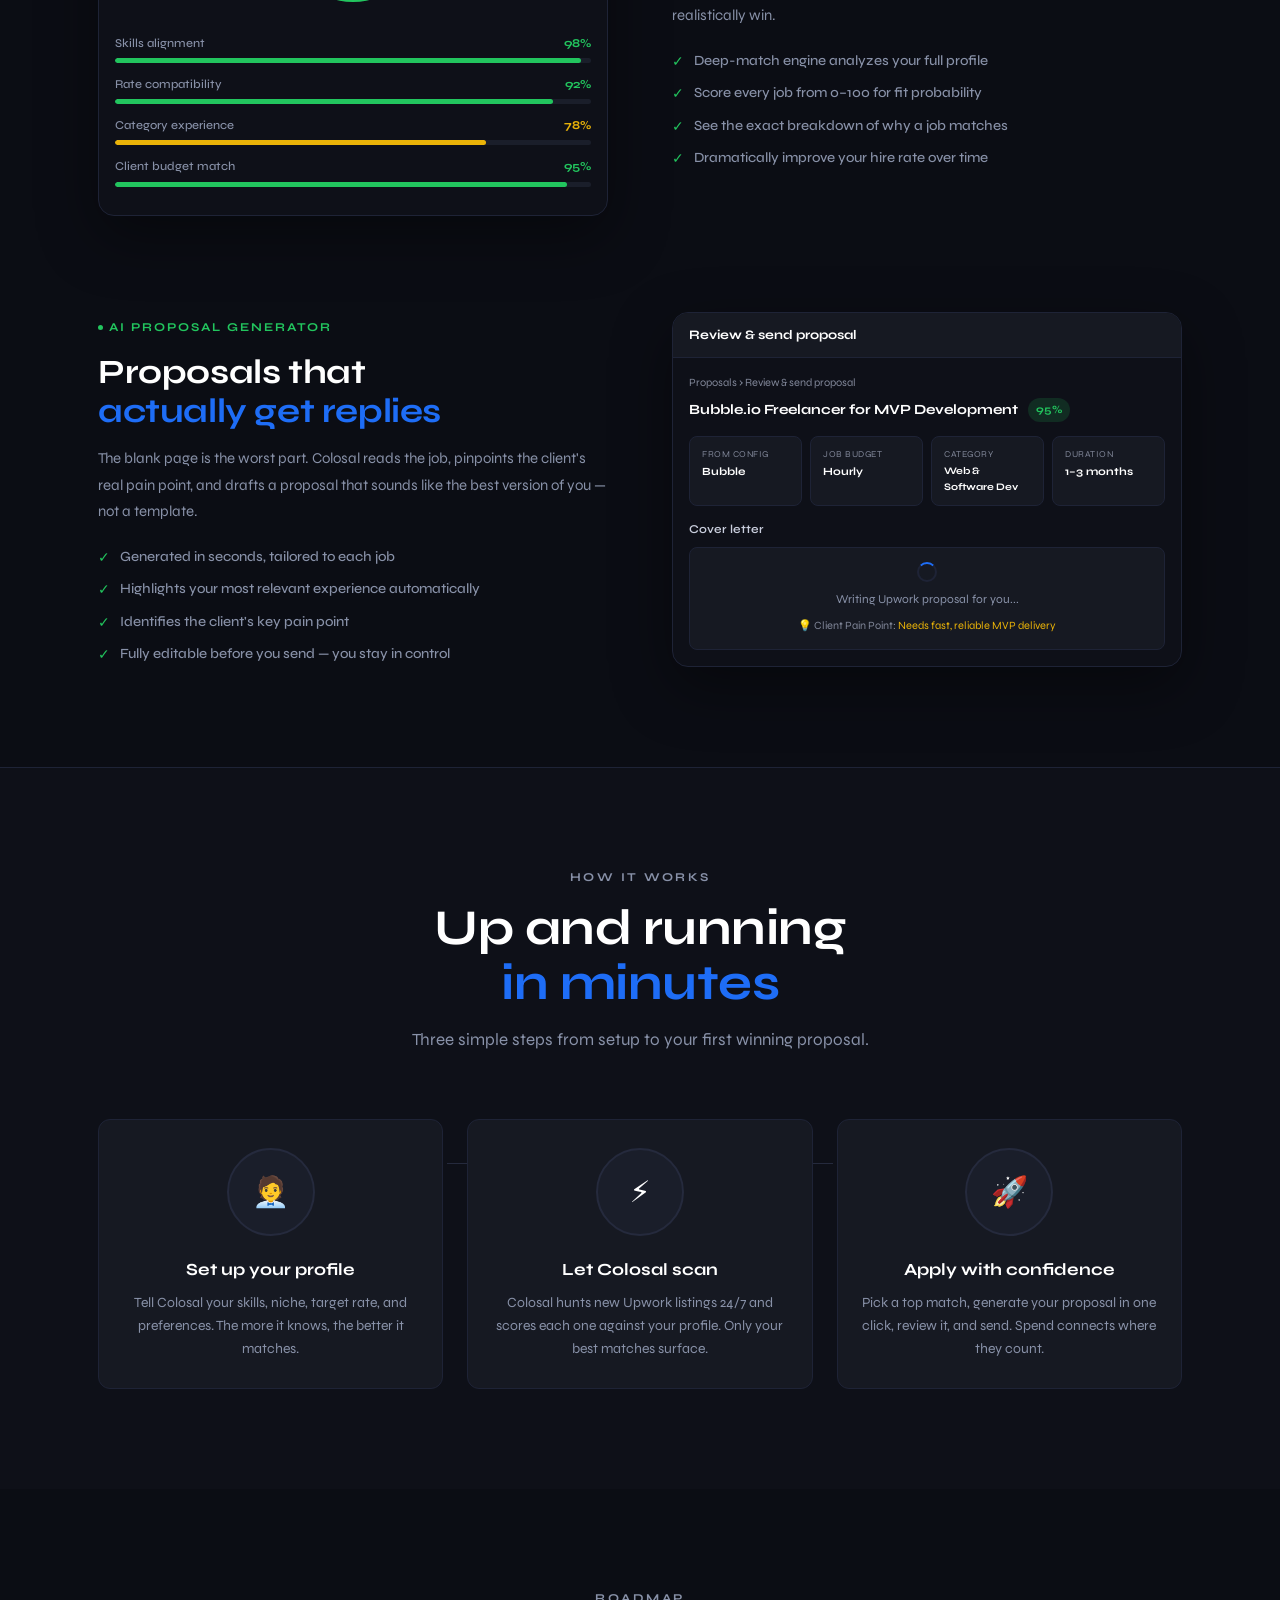
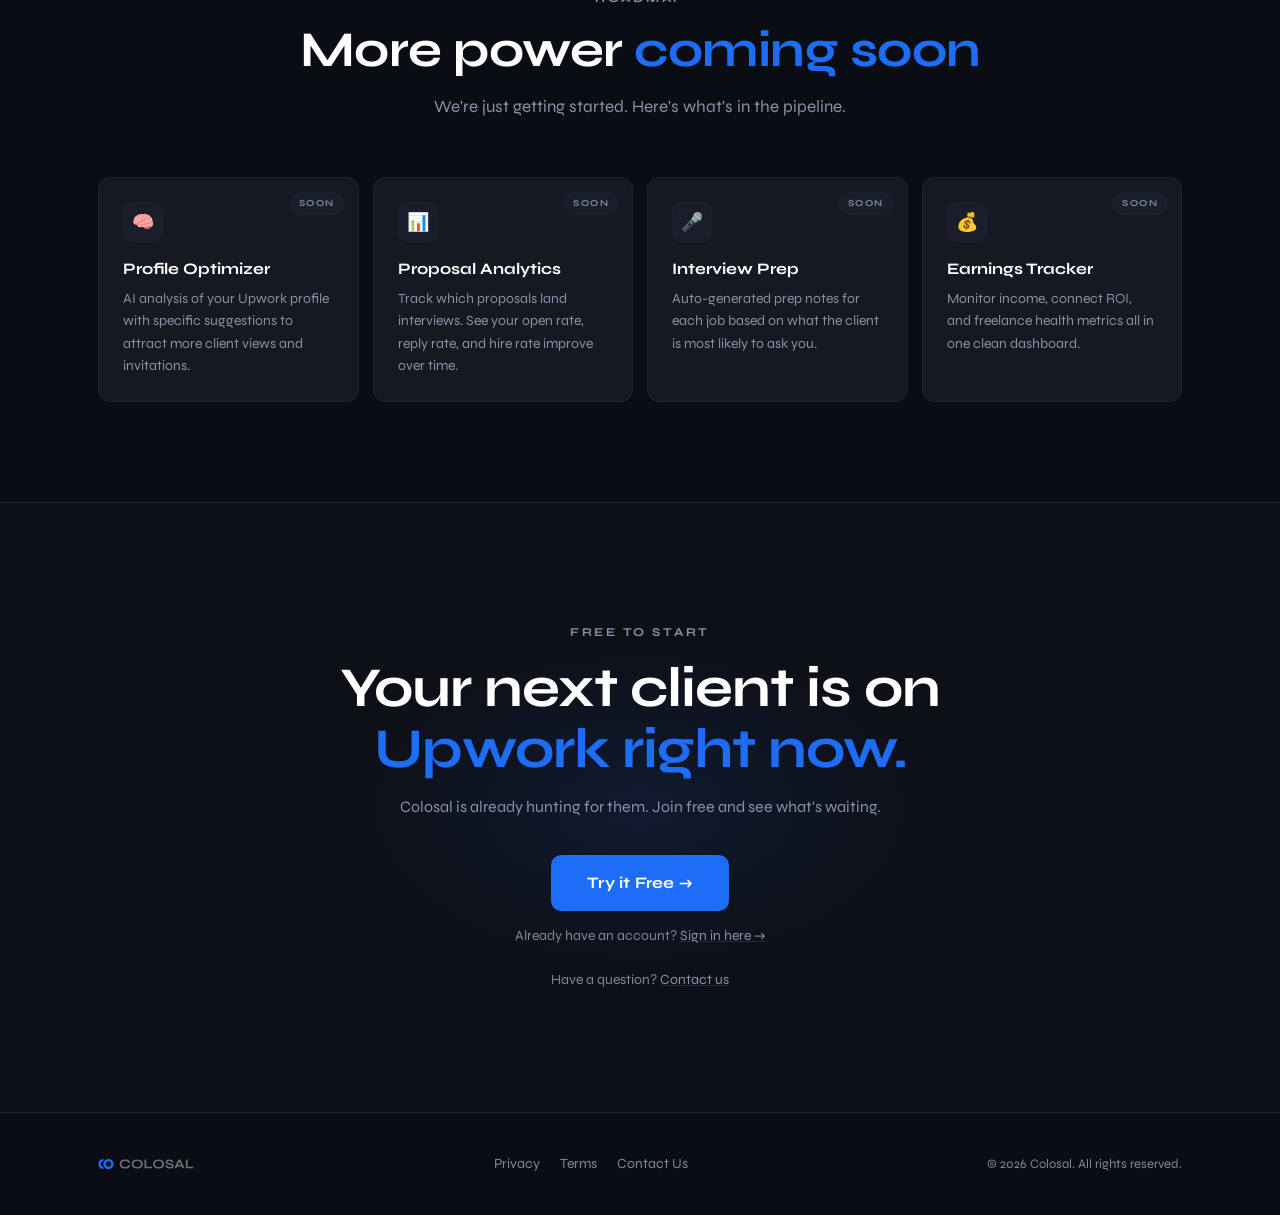
==== commit 7c0cdb3c: "Align hero buttons and add Chrome icon to extension CTA Co-Authored-By: Claude Sonnet 5.5 <noreply@a" ====
--- a/index.html
+++ b/index.html
@@ -391,6 +391,13 @@
         flex-direction: column;
         align-items: center;
         gap: 14px;
+      }
+
+      .hero-btns {
+        display: flex;
+        flex-wrap: wrap;
+        justify-content: center;
+        gap: 12px;
       }
 
       .hero-note {
@@ -2045,22 +2052,45 @@
           review and send.
         </p>
         <div class="hero-cta reveal in">
-          <a
-            class="btn btn-primary btn-lg"
-            href="https://colosal-beta-access.lovable.app"
-            target="_blank"
-            rel="noopener"
-          >
-            Try it Free →
-          </a>
-          <a
-            class="btn btn-outline"
-            href="https://chromewebstore.google.com/detail/colosal/ajmlmlicbggmgeeinnfdfcbokljomocc?hl=en&authuser=0"
-            target="_blank"
-            rel="noopener"
-          >
-            Get the Chrome Extension
-          </a>
+          <div class="hero-btns">
+            <a
+              class="btn btn-primary btn-lg"
+              href="https://colosal-beta-access.lovable.app"
+              target="_blank"
+              rel="noopener"
+            >
+              Try it Free →
+            </a>
+            <a
+              class="btn btn-outline btn-lg"
+              href="https://chromewebstore.google.com/detail/colosal/ajmlmlicbggmgeeinnfdfcbokljomocc?hl=en&authuser=0"
+              target="_blank"
+              rel="noopener"
+            >
+              <svg
+                width="20"
+                height="20"
+                viewBox="0 0 48 48"
+                aria-hidden="true"
+              >
+                <path
+                  fill="#EA4335"
+                  d="M24 4a20 20 0 0 1 17.32 10H24a10 10 0 0 0-8.66 5L7.4 10.2A20 20 0 0 1 24 4z"
+                />
+                <path
+                  fill="#34A853"
+                  d="M6.68 36A20 20 0 0 1 7.4 10.2l7.94 8.8a10 10 0 0 0 .02 10.02L24 44A20 20 0 0 1 6.68 36z"
+                />
+                <path
+                  fill="#FBBC05"
+                  d="M41.32 36A20 20 0 0 1 24 44l8.66-15a10 10 0 0 0 0-10h8.66a20 20 0 0 1 0 17z"
+                />
+                <circle cx="24" cy="24" r="8" fill="#fff" />
+                <circle cx="24" cy="24" r="6.2" fill="#4285F4" />
+              </svg>
+              Get the Chrome Extension
+            </a>
+          </div>
           <div class="hero-note">
             <span>No credit card required</span
             ><span class="sep">&nbsp;·&nbsp;</span
